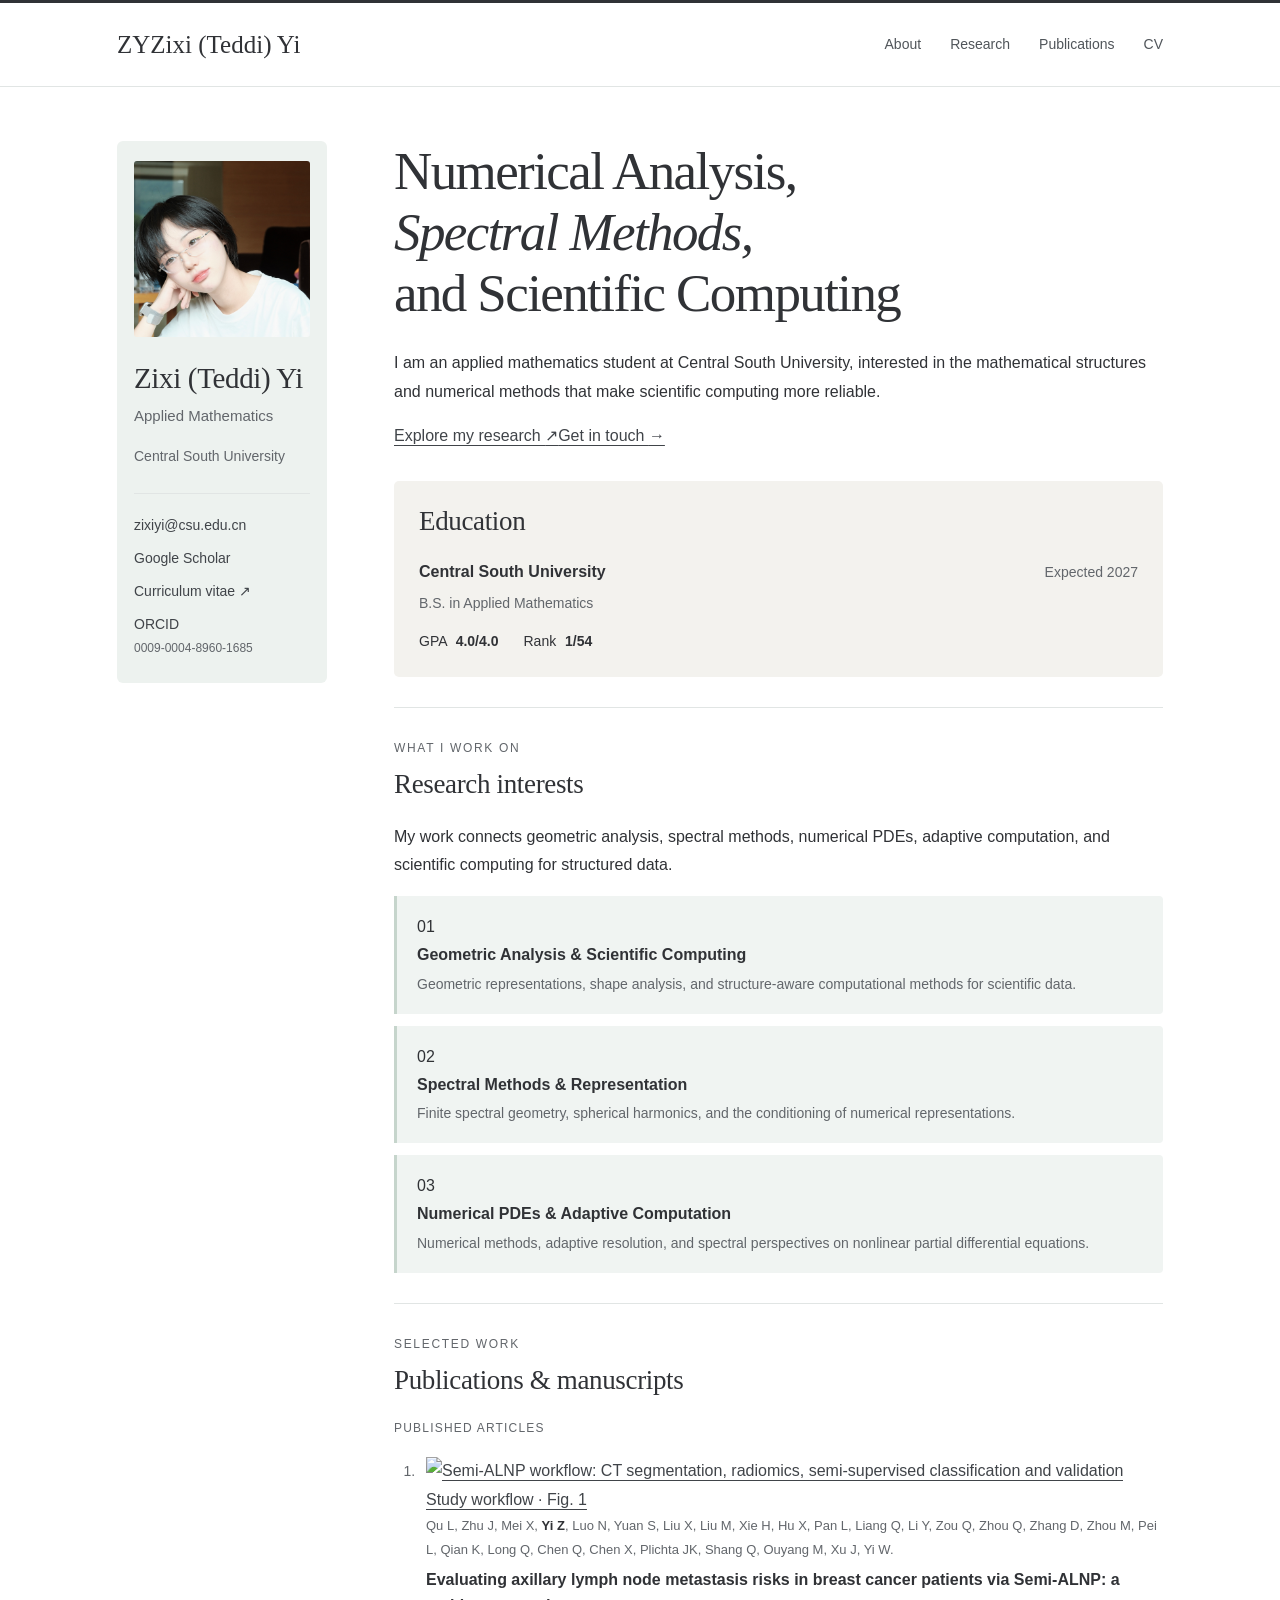
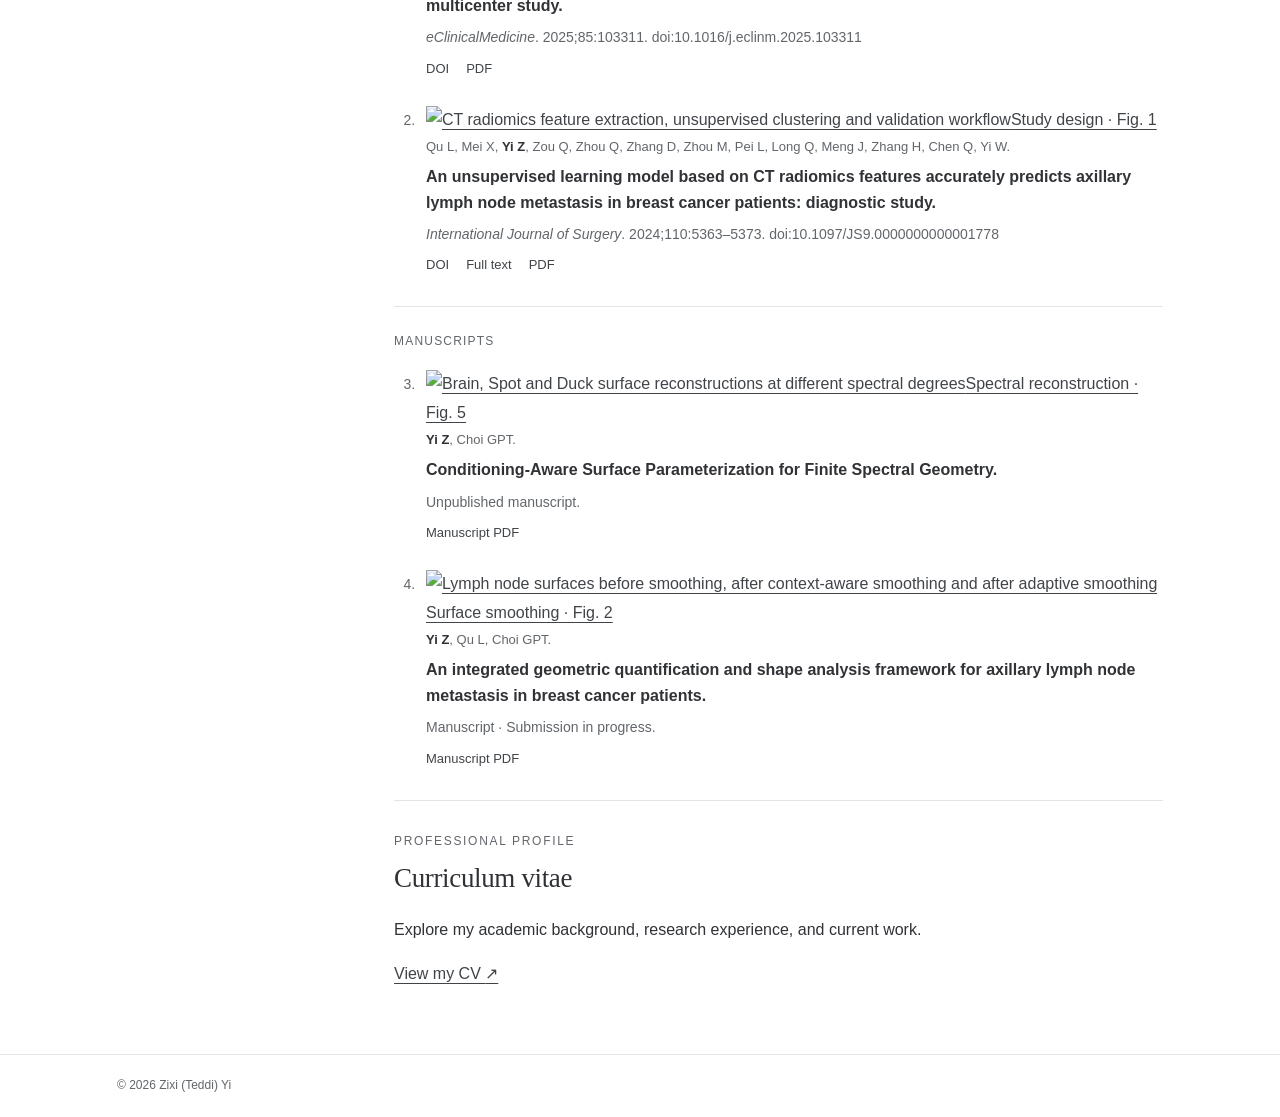
==== index.html @ cc610206 "Add files via upload" ====
<!doctype html>
<html lang="en">
<head>
<meta charset="utf-8">
<meta name="viewport" content="width=device-width, initial-scale=1">
<title>Zixi (Teddi) Yi | Applied Mathematics</title>
<meta name="description" content="Zixi (Teddi) Yi, applied mathematics student at Central South University. Computational geometry, numerical analysis, and scientific computing.">
<link rel="stylesheet" href="style.css">
<link rel="icon" href="data:image/svg+xml,%3Csvg xmlns='http://www.w3.org/2000/svg' viewBox='0 0 64 64'%3E%3Crect width='64' height='64' rx='8' fill='%232b3035'/%3E%3Ctext x='32' y='44' text-anchor='middle' font-size='38' font-family='Georgia' fill='white'%3Ey%3C/text%3E%3C/svg%3E">
</head>
<body>
<a class="skip" href="#home">Skip to content</a>
<header><div class="wrap header-inner"><a class="brand" href="#home"><span class="brand-mark">ZY</span><span>Zixi (Teddi) Yi</span></a><nav aria-label="Main navigation"><a href="#home">About</a><a href="#research">Research</a><a href="#publications">Publications</a><a href="files/zixi-yi-academic-cv.pdf" target="_blank" rel="noopener">CV</a></nav></div></header>
<div class="wrap layout">
<!-- 个人信息：更换照片时，替换 assets/zixi-yi.jpg。 -->
<aside class="profile" aria-label="Profile and contact">
<img class="portrait" src="assets/zixi-yi.jpg" alt="Portrait of Zixi (Teddi) Yi" width="1169" height="1539">
<h2>Zixi (Teddi) Yi</h2><p class="discipline">Applied Mathematics</p>
<p class="affiliation">Central South University</p>
<div class="contact">
<a href="mailto:zixiyi@csu.edu.cn">zixiyi@csu.edu.cn</a>
<a href="https://scholar.google.com/citations?user=3E3rNmcAAAAJ&amp;hl=en">Google Scholar</a>
<a class="cv-side-link" href="files/zixi-yi-academic-cv.pdf" target="_blank" rel="noopener">Curriculum vitae <span aria-hidden="true">↗</span></a>
<a href="https://orcid.org/0009-0004-8960-1685">ORCID <span class="orcid-id">0009-0004-8960-1685</span></a>
</div></aside>
<main>
<!-- 简介：保留 section id，顶部导航依靠它定位。 -->
<section id="home" class="about">
<h1>Numerical Analysis,<br><em>Spectral Methods,</em><br>and Scientific Computing</h1>
<p class="hero-lede">I am an applied mathematics student at Central South University, interested in the mathematical structures and numerical methods that make scientific computing more reliable.</p>
<div class="hero-actions"><a class="button button-primary" href="#research">Explore my research <span aria-hidden="true">↗</span></a><a class="text-link" href="mailto:zixiyi@csu.edu.cn">Get in touch <span aria-hidden="true">→</span></a></div>
</section>
<section id="education">
<h2>Education</h2>
<div class="education-heading"><h3>Central South University</h3><span>Expected 2027</span></div>
<p class="education-detail">B.S. in Applied Mathematics</p>
<p class="academic-standing"><span>GPA <strong>4.0/4.0</strong></span><span>Rank <strong>1/54</strong></span></p>
</section>
<section id="research">
<div class="section-intro"><p class="eyebrow">What I work on</p><h2>Research interests</h2><p>My work connects geometric analysis, spectral methods, numerical PDEs, adaptive computation, and scientific computing for structured data.</p></div>
<div class="interest-grid"><div class="interest"><span class="interest-index">01</span><h3>Geometric Analysis &amp; Scientific Computing</h3><p>Geometric representations, shape analysis, and structure-aware computational methods for scientific data.</p></div>
<div class="interest"><span class="interest-index">02</span><h3>Spectral Methods &amp; Representation</h3><p>Finite spectral geometry, spherical harmonics, and the conditioning of numerical representations.</p></div>
<div class="interest"><span class="interest-index">03</span><h3>Numerical PDEs &amp; Adaptive Computation</h3><p>Numerical methods, adaptive resolution, and spectral perspectives on nonlinear partial differential equations.</p></div></div>
</section>
<!-- 编号引用：完整作者顺序、出版年份、卷号、页码/文章号及 DOI。 -->
<section id="publications">
<div class="section-intro publications-intro"><p class="eyebrow">Selected work</p><h2>Publications &amp; manuscripts</h2></div>
<h3 class="group-heading">Published articles</h3>
<ol class="publications">
<li><article>
<a class="paper-thumbnail" href="files/qu-2025-semi-alnp.pdf#page=4" target="_blank" rel="noopener"><img src="assets/publications/semi-alnp.png" alt="Semi-ALNP workflow: CT segmentation, radiomics, semi-supervised classification and validation" loading="lazy"><span>Study workflow · Fig. 1</span></a>
<p class="authors">Qu L, Zhu J, Mei X, <strong>Yi Z</strong>, Luo N, Yuan S, Liu X, Liu M, Xie H, Hu X, Pan L, Liang Q, Li Y, Zou Q, Zhou Q, Zhang D, Zhou M, Pei L, Qian K, Long Q, Chen Q, Chen X, Plichta JK, Shang Q, Ouyang M, Xu J, Yi W.</p>
<h4>Evaluating axillary lymph node metastasis risks in breast cancer patients via Semi-ALNP: a multicenter study.</h4>
<p class="citation"><cite>eClinicalMedicine</cite>. 2025;85:103311. <span class="doi">doi:10.1016/j.eclinm.2025.103311</span></p>
<div class="paper-links"><a href="https://doi.org/10.1016/j.eclinm.2025.103311">DOI</a><a href="files/qu-2025-semi-alnp.pdf">PDF</a></div>
</article></li>
<li><article>
<a class="paper-thumbnail" href="files/qu-2024-unsupervised.pdf#page=3" target="_blank" rel="noopener"><img src="assets/publications/unsupervised.png" alt="CT radiomics feature extraction, unsupervised clustering and validation workflow" loading="lazy"><span>Study design · Fig. 1</span></a>
<p class="authors">Qu L, Mei X, <strong>Yi Z</strong>, Zou Q, Zhou Q, Zhang D, Zhou M, Pei L, Long Q, Meng J, Zhang H, Chen Q, Yi W.</p>
<h4>An unsupervised learning model based on CT radiomics features accurately predicts axillary lymph node metastasis in breast cancer patients: diagnostic study.</h4>
<p class="citation"><cite>International Journal of Surgery</cite>. 2024;110:5363–5373. <span class="doi">doi:10.1097/JS9.0000000000001778</span></p>
<div class="paper-links"><a href="https://doi.org/10.1097/JS9.0000000000001778">DOI</a><a href="https://pmc.ncbi.nlm.nih.gov/articles/PMC11392119/">Full text</a><a href="files/qu-2024-unsupervised.pdf">PDF</a></div>
</article></li>
</ol>
<!-- 状态来自本人说明：不推断投稿期刊、接受状态或稿件年份。 -->
<h3 class="group-heading manuscript-heading">Manuscripts</h3>
<ol class="publications" start="3">
<li><article>
<a class="paper-thumbnail" href="files/yi-conditioning-aware.pdf#page=34" target="_blank" rel="noopener"><img src="assets/publications/spectral-geometry.png" alt="Brain, Spot and Duck surface reconstructions at different spectral degrees" loading="lazy"><span>Spectral reconstruction · Fig. 5</span></a>
<p class="authors"><strong>Yi Z</strong>, Choi GPT.</p>
<h4>Conditioning-Aware Surface Parameterization for Finite Spectral Geometry.</h4>
<p class="status">Unpublished manuscript.</p>
<div class="paper-links"><a href="files/yi-conditioning-aware.pdf">Manuscript PDF</a></div>
</article></li>
<li><article>
<a class="paper-thumbnail" href="files/yi-lymph-node-analysis.pdf#page=5" target="_blank" rel="noopener"><img src="assets/publications/surface-smoothing.png" alt="Lymph node surfaces before smoothing, after context-aware smoothing and after adaptive smoothing" loading="lazy"><span>Surface smoothing · Fig. 2</span></a>
<p class="authors"><strong>Yi Z</strong>, Qu L, Choi GPT.</p>
<h4>An integrated geometric quantification and shape analysis framework for axillary lymph node metastasis in breast cancer patients.</h4>
<p class="status">Manuscript · Submission in progress.</p>
<div class="paper-links"><a href="files/yi-lymph-node-analysis.pdf">Manuscript PDF</a></div>
</article></li>
</ol>
</section>
<!-- 提供真实 CV 后，用指向 files/cv.pdf 的链接替换提示。 -->
<section id="cv" class="cv-section"><div class="cv-copy"><p class="eyebrow">Professional profile</p><h2>Curriculum vitae</h2><p>Explore my academic background, research experience, and current work.</p></div><a class="button button-secondary" href="files/zixi-yi-academic-cv.pdf" target="_blank" rel="noopener">View my CV <span aria-hidden="true">↗</span></a></section>
</main></div>
<footer><div class="wrap">© 2026 Zixi (Teddi) Yi</div></footer>
</body>
</html>
---- style.css ----
/* 外观统一在这里修改；个人信息和论文内容位于 index.html。 */
:root { --ink:#303236; --muted:#62666b; --link:#404449; --line:#e1e5e4; --navy:#303236; --teal:#62666b; }
* { box-sizing:border-box; }
html { scroll-behavior:smooth; scroll-padding-top:30px; }
body { margin:0; background:#fff; color:var(--ink); font:16px/1.8 -apple-system,BlinkMacSystemFont,"Segoe UI",Arial,sans-serif; }
a { color:var(--link); text-underline-offset:4px; }
a:hover { text-decoration:underline; }
a:focus-visible { outline:2px solid var(--link); outline-offset:4px; }
.skip { position:absolute; top:-100px; left:15px; background:#fff; padding:10px; z-index:5; }
.skip:focus { top:10px; }
.wrap { max-width:1130px; margin:auto; padding:0 42px; }
header { border-top:3px solid var(--navy); border-bottom:1px solid var(--line); }
.header-inner { min-height:83px; display:flex; align-items:center; justify-content:space-between; gap:24px; }
.brand { font:25px Georgia,serif; text-decoration:none; color:var(--navy); }
nav { display:flex; gap:29px; flex-wrap:wrap; }
nav a { color:#50555a; font-size:14px; text-decoration:none; padding:9px 0; }
.layout { display:grid; grid-template-columns:210px minmax(0,1fr); gap:67px; padding-top:54px; padding-bottom:65px; }
.profile { align-self:start; background:#edf2ef; padding:20px 17px; border-radius:6px; }
.portrait { display:block; width:100%; height:auto; aspect-ratio:1; object-fit:cover; border-radius:3px; }
.profile h2 { font:29px/1.3 Georgia,serif; margin:23px 0 4px; }
.discipline { font-size:15px; margin:0 0 15px; color:var(--teal); }
.affiliation { font-size:14px; line-height:1.8; color:var(--muted); margin:0; }
.contact { border-top:1px solid var(--line); margin-top:24px; padding-top:15px; }
.contact a { display:block; font-size:14px; padding:4px 0; text-decoration:none; overflow-wrap:anywhere; }
.contact a:hover { text-decoration:underline; }
.orcid-id { display:block; color:var(--muted); font-size:12px; }
main { min-width:0; }
section { padding:30px 0; border-top:1px solid var(--line); }
section:first-child { padding-top:0; border-top:0; }
section:last-child { padding-bottom:0; }
.eyebrow { color:var(--teal); text-transform:uppercase; letter-spacing:.14em; font-size:12px; margin:0 0 8px; }
h1 { font:normal 53px/1.15 Georgia,"Times New Roman",serif; letter-spacing:-1.6px; margin:0 0 25px; }
h2 { font:normal 27px/1.3 Georgia,"Times New Roman",serif; margin:0 0 20px; letter-spacing:-.35px; }
h3 { font-size:16px; font-weight:600; line-height:1.6; margin:0; }
p { margin:0 0 16px; }
.about p:last-child { margin-bottom:0; }
.education-heading { display:flex; justify-content:space-between; align-items:baseline; gap:20px; }
.education-heading span { white-space:nowrap; color:var(--muted); font-size:14px; }
.education-detail { color:var(--muted); font-size:14px; margin:6px 0 12px; }
#education { background:#f3f2ee; border-top:0; border-radius:5px; padding:23px 25px; margin-bottom:30px; }
.academic-standing { display:flex; gap:25px; font-size:14px; margin:0; }
.academic-standing strong { font-weight:600; margin-left:5px; color:var(--navy); }
.interest { margin-bottom:12px; padding:17px 20px; background:#f0f4f2; border-left:3px solid #c6d5cc; border-radius:0 4px 4px 0; }
.interest:last-child { margin-bottom:0; }
.interest h3 { color:var(--navy); }
h1,h2 { color:var(--navy); }
nav a:hover { color:var(--link); }
.interest p { font-size:14px; color:var(--muted); margin:4px 0 0; line-height:1.8; }
.group-heading { font-size:12px; font-weight:500; text-transform:uppercase; letter-spacing:.1em; color:var(--muted); margin:0 0 19px; }
.manuscript-heading { margin-top:29px; padding-top:25px; border-top:1px solid var(--line); }
.publications { margin:0; padding-left:25px; }
.publications li { padding-left:7px; margin-bottom:26px; }
.publications li:last-child { margin-bottom:0; }
.publications li::marker { color:var(--muted); font-size:14px; }
.authors { font-size:13px; line-height:1.8; color:var(--muted); margin:0 0 6px; }
.authors strong { color:var(--ink); font-weight:600; }
h4 { font-size:16px; line-height:1.6; font-weight:600; margin:0 0 7px; }
.citation,.status { font-size:14px; color:var(--muted); margin:0; line-height:1.8; }
.doi { overflow-wrap:anywhere; }
.paper-links { display:flex; flex-wrap:wrap; gap:17px; margin-top:6px; }
.paper-links a { font-size:13px; text-decoration:none; }
.paper-links a:hover { text-decoration:underline; }
.muted { color:var(--muted); font-size:14px; margin:0; }
footer { border-top:1px solid var(--line); color:var(--muted); font-size:12px; padding:20px 0; }
@media(max-width:850px) { .wrap { padding:0 28px; } .layout { grid-template-columns:175px minmax(0,1fr); gap:35px; padding-top:35px; } .education-heading { flex-direction:column; gap:2px; } }
@media(max-width:600px) {
 .wrap { padding-left:23px; padding-right:23px; }
 .header-inner { min-height:108px; flex-direction:column; align-items:flex-start; justify-content:center; gap:7px; }
 nav { gap:25px; }
 .layout { display:block; padding-top:28px; padding-bottom:40px; }
 .profile { display:grid; grid-template-columns:95px minmax(0,1fr); gap:0 15px; margin-bottom:32px; padding:18px 15px; border-bottom:0; }
 .portrait { grid-row:1/4; }
 .profile h2 { margin:0 0 3px; font-size:27px; }
 .discipline { margin-bottom:7px; font-size:14px; }
 .affiliation { font-size:12px; line-height:1.65; }
 .contact { grid-column:1/-1; display:flex; flex-wrap:wrap; gap:7px 19px; margin-top:16px; padding-top:12px; }
 .contact a { font-size:13px; }
 .orcid-id { display:none; }
 h1 { font-size:43px; }
 section { padding:27px 0; }
 .education-heading { gap:3px; }
 #education { padding:21px 19px; margin-bottom:27px; }
 .publications { padding-left:19px; }
 .publications li { padding-left:4px; }
}
@media(prefers-reduced-motion:reduce) { html { scroll-behavior:auto; } }
@media print { header,.profile,footer,.skip { display:none; } .layout { display:block; padding:0; } .wrap { max-width:none; padding:0; } section,article { break-inside:avoid; } }
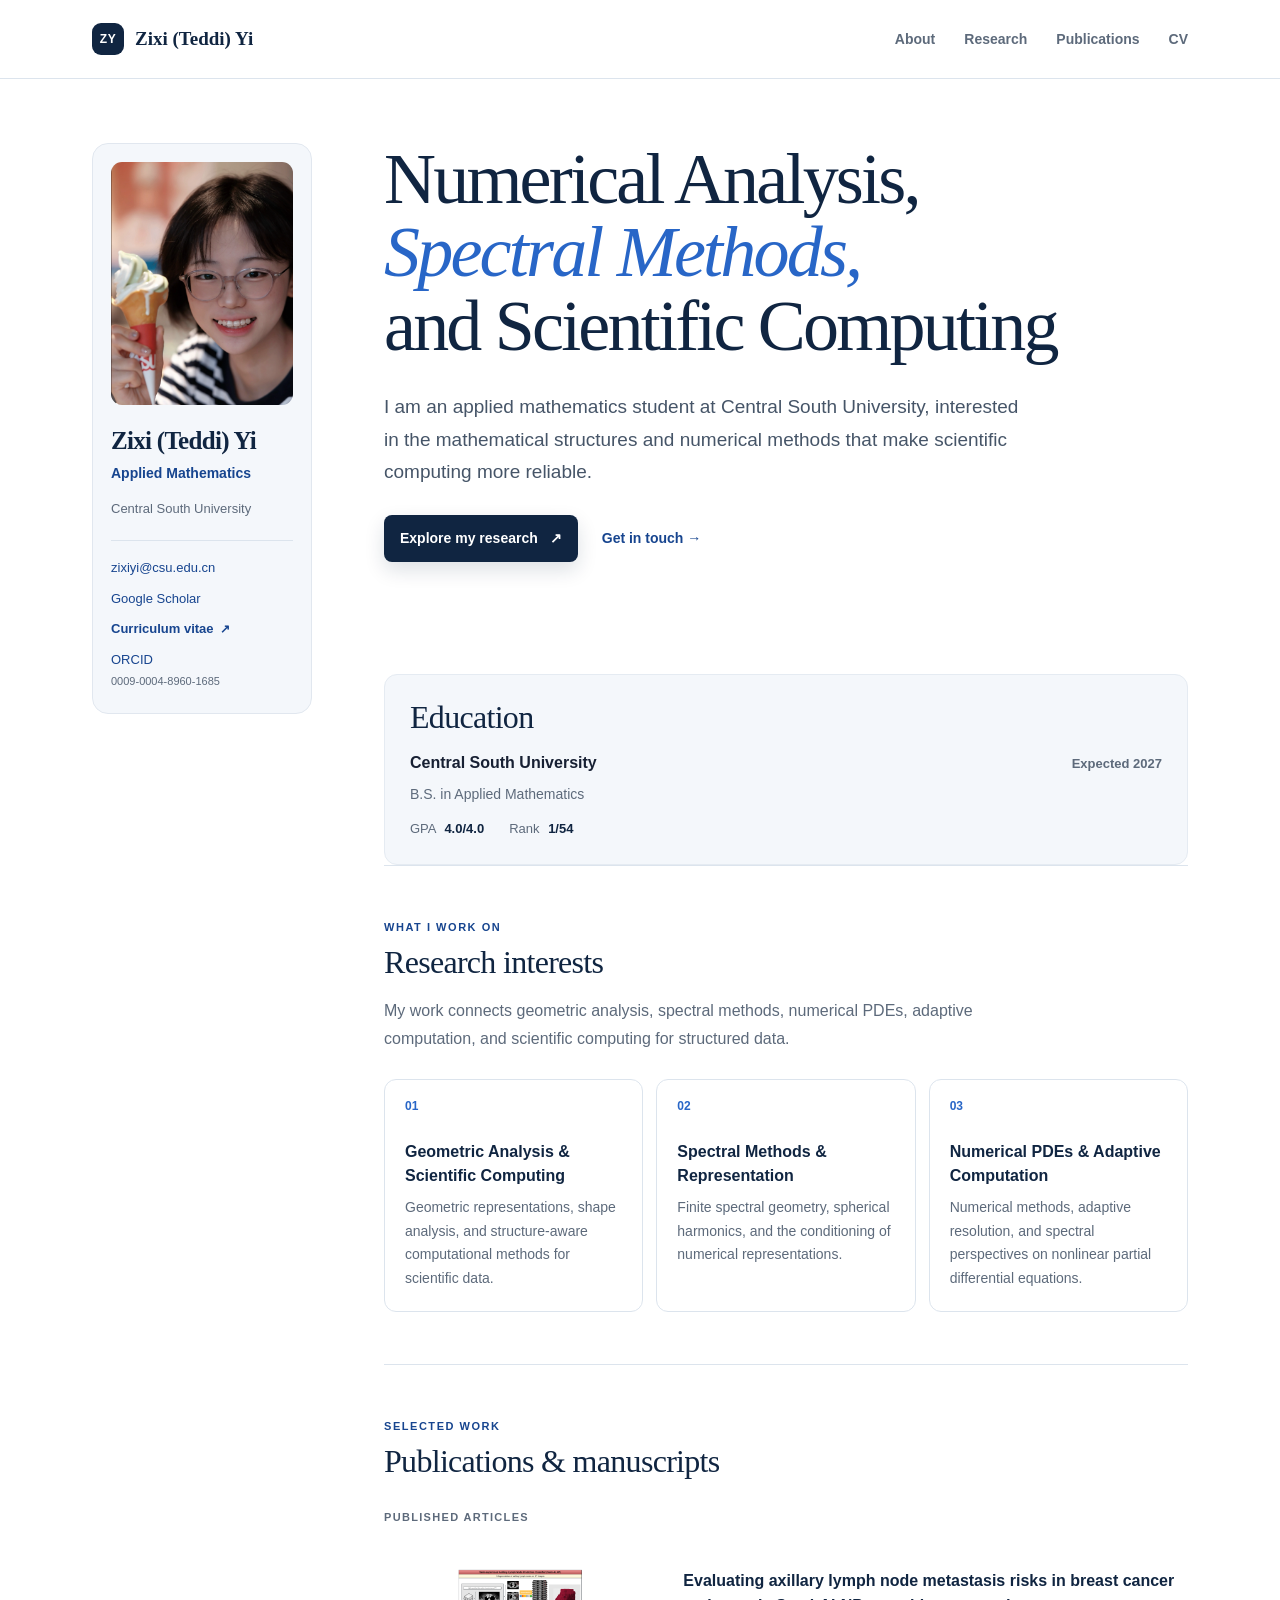
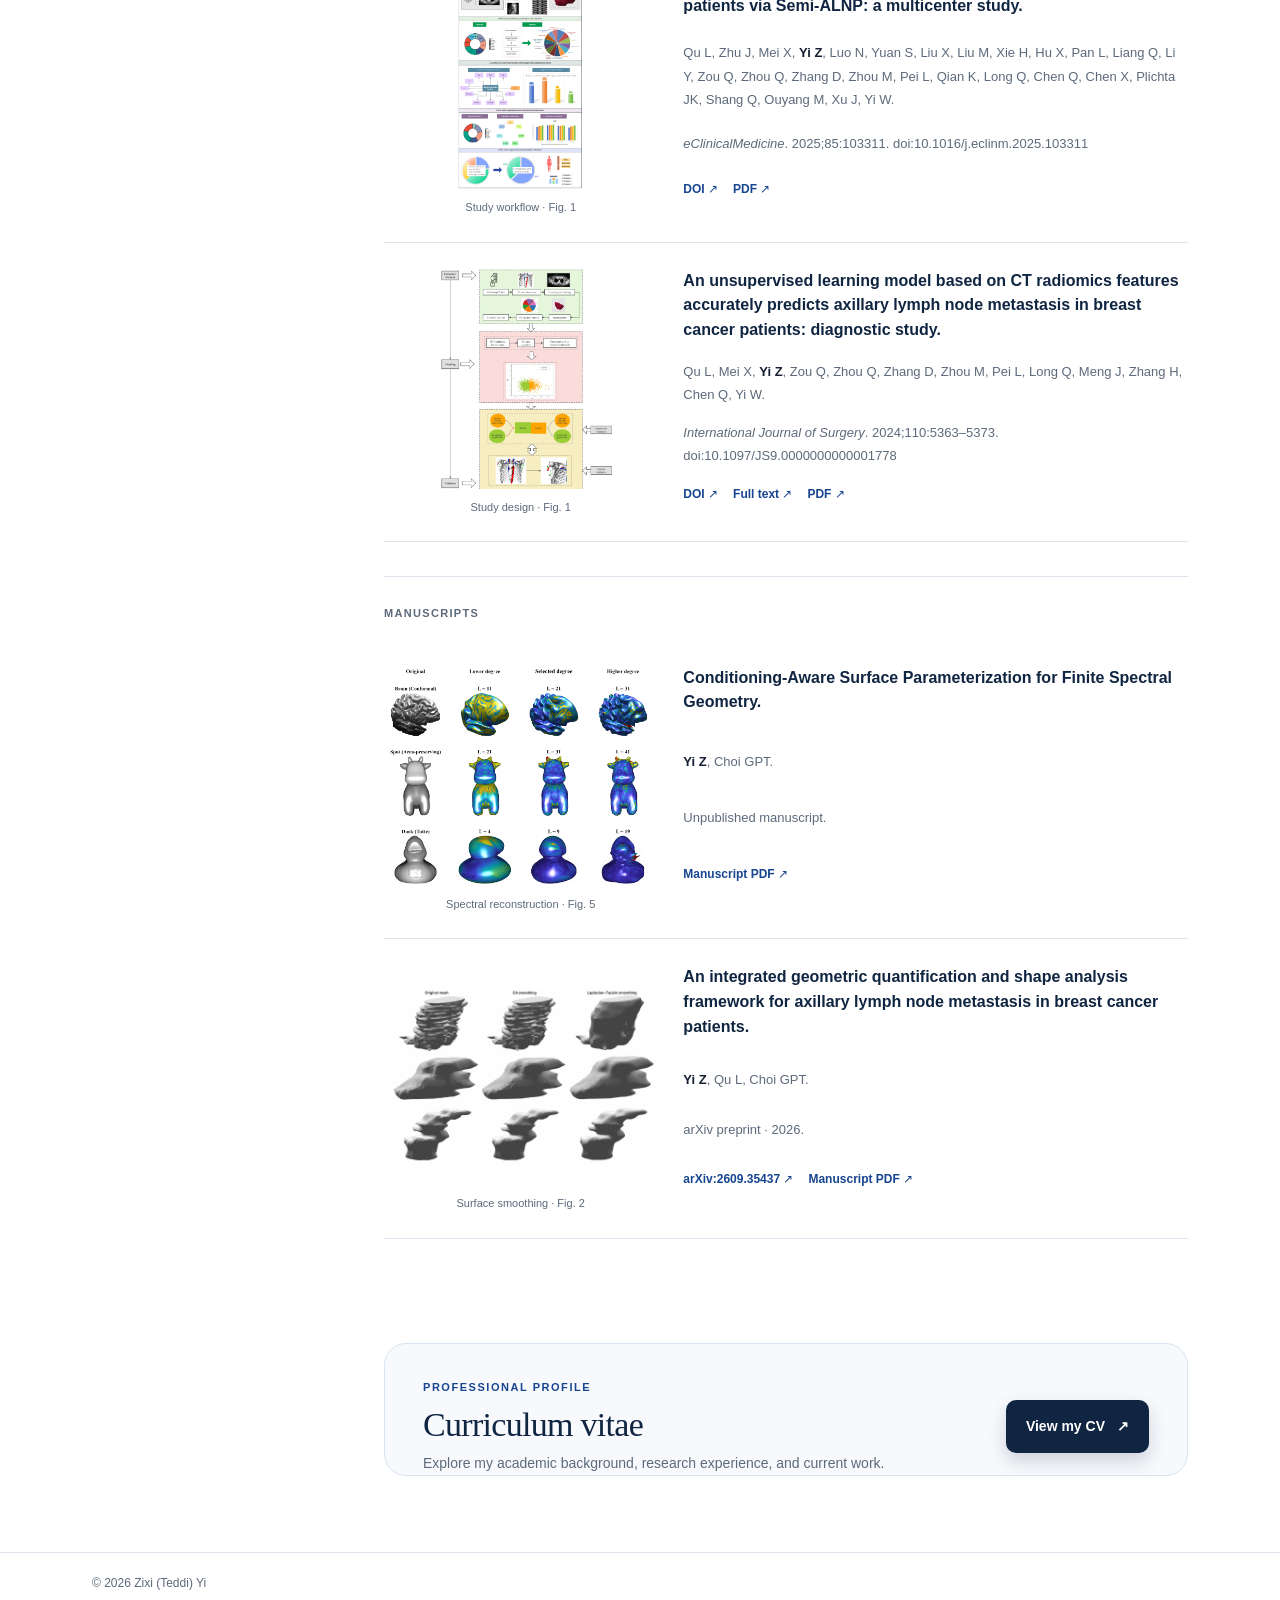
==== commit 95024ba5: "Add files via upload" ====
--- a/index.html
+++ b/index.html
@@ -5,7 +5,7 @@
 <meta name="viewport" content="width=device-width, initial-scale=1">
 <title>Zixi (Teddi) Yi | Applied Mathematics</title>
 <meta name="description" content="Zixi (Teddi) Yi, applied mathematics student at Central South University. Computational geometry, numerical analysis, and scientific computing.">
-<link rel="stylesheet" href="style.css">
+<link rel="stylesheet" href="style.css?v=20260929">
 <link rel="icon" href="data:image/svg+xml,%3Csvg xmlns='http://www.w3.org/2000/svg' viewBox='0 0 64 64'%3E%3Crect width='64' height='64' rx='8' fill='%232b3035'/%3E%3Ctext x='32' y='44' text-anchor='middle' font-size='38' font-family='Georgia' fill='white'%3Ey%3C/text%3E%3C/svg%3E">
 </head>
 <body>
@@ -76,8 +76,8 @@
 <a class="paper-thumbnail" href="files/yi-lymph-node-analysis.pdf#page=5" target="_blank" rel="noopener"><img src="assets/publications/surface-smoothing.png" alt="Lymph node surfaces before smoothing, after context-aware smoothing and after adaptive smoothing" loading="lazy"><span>Surface smoothing · Fig. 2</span></a>
 <p class="authors"><strong>Yi Z</strong>, Qu L, Choi GPT.</p>
 <h4>An integrated geometric quantification and shape analysis framework for axillary lymph node metastasis in breast cancer patients.</h4>
-<p class="status">Manuscript · Submission in progress.</p>
-<div class="paper-links"><a href="files/yi-lymph-node-analysis.pdf">Manuscript PDF</a></div>
+<p class="status">arXiv preprint · 2026.</p>
+<div class="paper-links"><a href="https://arxiv.org/abs/2609.35437" target="_blank" rel="noopener">arXiv:2609.35437</a><a href="files/yi-lymph-node-analysis.pdf">Manuscript PDF</a></div>
 </article></li>
 </ol>
 </section>
--- a/style.css
+++ b/style.css
@@ -1,87 +1,171 @@
-/* 外观统一在这里修改；个人信息和论文内容位于 index.html。 */
-:root { --ink:#303236; --muted:#62666b; --link:#404449; --line:#e1e5e4; --navy:#303236; --teal:#62666b; }
+:root {
+  --ink:#172033; --navy:#102541; --muted:#5d6a7b; --line:#dce4ed;
+  --blue:#2866c7; --blue-dark:#17458f; --wash:#f4f7fb; --mint:#eaf5f2;
+}
 * { box-sizing:border-box; }
-html { scroll-behavior:smooth; scroll-padding-top:30px; }
-body { margin:0; background:#fff; color:var(--ink); font:16px/1.8 -apple-system,BlinkMacSystemFont,"Segoe UI",Arial,sans-serif; }
-a { color:var(--link); text-underline-offset:4px; }
-a:hover { text-decoration:underline; }
-a:focus-visible { outline:2px solid var(--link); outline-offset:4px; }
+html { scroll-behavior:smooth; scroll-padding-top:100px; }
+body { margin:0; background:#fff; color:var(--ink); font:16px/1.75 -apple-system,BlinkMacSystemFont,"Segoe UI",Arial,sans-serif; }
+a { color:var(--blue-dark); text-underline-offset:4px; }
+a:hover { color:var(--blue); }
+a:focus-visible { outline:3px solid #8bb8ff; outline-offset:4px; }
 .skip { position:absolute; top:-100px; left:15px; background:#fff; padding:10px; z-index:5; }
 .skip:focus { top:10px; }
-.wrap { max-width:1130px; margin:auto; padding:0 42px; }
-header { border-top:3px solid var(--navy); border-bottom:1px solid var(--line); }
-.header-inner { min-height:83px; display:flex; align-items:center; justify-content:space-between; gap:24px; }
-.brand { font:25px Georgia,serif; text-decoration:none; color:var(--navy); }
+.wrap { max-width:1180px; margin:auto; padding:0 42px; }
+header { position:sticky; top:0; z-index:4; background:rgba(255,255,255,.94); backdrop-filter:blur(12px); border-bottom:1px solid var(--line); }
+.header-inner { min-height:78px; display:flex; align-items:center; justify-content:space-between; gap:24px; }
+.brand { display:flex; align-items:center; gap:11px; font:600 19px/1.2 Georgia,serif; text-decoration:none; color:var(--navy); }
+.brand-mark { display:grid; place-items:center; width:32px; height:32px; border-radius:9px; background:var(--navy); color:#fff; font:700 12px/1 -apple-system,BlinkMacSystemFont,"Segoe UI",sans-serif; letter-spacing:.04em; }
 nav { display:flex; gap:29px; flex-wrap:wrap; }
-nav a { color:#50555a; font-size:14px; text-decoration:none; padding:9px 0; }
-.layout { display:grid; grid-template-columns:210px minmax(0,1fr); gap:67px; padding-top:54px; padding-bottom:65px; }
-.profile { align-self:start; background:#edf2ef; padding:20px 17px; border-radius:6px; }
-.portrait { display:block; width:100%; height:auto; aspect-ratio:1; object-fit:cover; border-radius:3px; }
-.profile h2 { font:29px/1.3 Georgia,serif; margin:23px 0 4px; }
-.discipline { font-size:15px; margin:0 0 15px; color:var(--teal); }
-.affiliation { font-size:14px; line-height:1.8; color:var(--muted); margin:0; }
-.contact { border-top:1px solid var(--line); margin-top:24px; padding-top:15px; }
-.contact a { display:block; font-size:14px; padding:4px 0; text-decoration:none; overflow-wrap:anywhere; }
-.contact a:hover { text-decoration:underline; }
-.orcid-id { display:block; color:var(--muted); font-size:12px; }
+nav a { color:var(--muted); font-size:14px; font-weight:600; text-decoration:none; padding:9px 0; }
+nav a:hover { color:var(--navy); }
+.layout { display:grid; grid-template-columns:220px minmax(0,1fr); gap:72px; padding-top:64px; padding-bottom:76px; }
+.profile { align-self:start; position:sticky; top:112px; background:var(--wash); padding:18px; border:1px solid #e5ebf2; border-radius:16px; }
+.portrait { display:block; width:100%; height:auto; aspect-ratio:3/4; object-fit:cover; object-position:center; border-radius:11px; filter:saturate(.9); }
+.profile h2 { font:600 25px/1.3 Georgia,serif; margin:20px 0 4px; color:var(--navy); }
+.discipline { font-size:14px; margin:0 0 12px; color:var(--blue-dark); font-weight:600; }
+.affiliation { font-size:13px; line-height:1.7; color:var(--muted); margin:0; }
+.contact { border-top:1px solid var(--line); margin-top:20px; padding-top:12px; }
+.contact a { display:block; font-size:13px; padding:4px 0; text-decoration:none; overflow-wrap:anywhere; }
+.cv-side-link { font-weight:700; }
+.cv-side-link span { font-size:12px; margin-left:3px; }
+.orcid-id { display:block; color:var(--muted); font-size:11px; }
 main { min-width:0; }
-section { padding:30px 0; border-top:1px solid var(--line); }
+section { padding:52px 0; border-top:1px solid var(--line); }
 section:first-child { padding-top:0; border-top:0; }
 section:last-child { padding-bottom:0; }
-.eyebrow { color:var(--teal); text-transform:uppercase; letter-spacing:.14em; font-size:12px; margin:0 0 8px; }
-h1 { font:normal 53px/1.15 Georgia,"Times New Roman",serif; letter-spacing:-1.6px; margin:0 0 25px; }
-h2 { font:normal 27px/1.3 Georgia,"Times New Roman",serif; margin:0 0 20px; letter-spacing:-.35px; }
-h3 { font-size:16px; font-weight:600; line-height:1.6; margin:0; }
+.about { padding:12px 0 70px; }
+.hero-kicker,.eyebrow { color:var(--blue-dark); text-transform:uppercase; letter-spacing:.14em; font-size:11px; font-weight:700; }
+.hero-kicker { display:flex; align-items:center; gap:9px; margin-bottom:21px; }
+.status-dot { width:7px; height:7px; border-radius:50%; background:#36a47b; box-shadow:0 0 0 4px #e1f3ec; }
+h1 { font:400 clamp(43px,6vw,72px)/1.02 Georgia,"Times New Roman",serif; letter-spacing:-2.8px; margin:0 0 28px; color:var(--navy); }
+h1 em { color:var(--blue); font-style:italic; }
+.hero-lede { max-width:650px; font-size:19px; line-height:1.7; color:#465568; margin:0 0 27px; }
+.hero-actions { display:flex; align-items:center; gap:24px; margin-bottom:42px; }
+.button { display:inline-flex; align-items:center; gap:12px; border-radius:8px; padding:11px 16px; font-size:14px; font-weight:700; text-decoration:none; transition:transform .2s ease,box-shadow .2s ease,background .2s ease; }
+.button:hover { transform:translateY(-2px); text-decoration:none; }
+.button-primary { background:var(--navy); color:#fff; box-shadow:0 8px 20px rgba(16,37,65,.14); }
+.button-primary:hover { background:var(--blue-dark); color:#fff; box-shadow:0 10px 24px rgba(16,37,65,.2); }
+.button-secondary { border:1px solid #b8c7d9; color:var(--navy); background:#fff; }
+.button-secondary:hover { border-color:var(--blue); color:var(--blue-dark); }
+.text-link { font-size:14px; font-weight:700; text-decoration:none; }
+.focus-row { display:flex; flex-wrap:wrap; gap:8px; }
+.focus-row span { background:var(--mint); color:#2b6259; border:1px solid #d5ebe5; padding:6px 11px; border-radius:999px; font-size:12px; font-weight:600; }
+.eyebrow { margin:0 0 6px; }
+h2 { font:400 32px/1.2 Georgia,"Times New Roman",serif; margin:0 0 15px; letter-spacing:-.7px; color:var(--navy); }
+h3 { font-size:16px; font-weight:700; line-height:1.5; margin:0; }
 p { margin:0 0 16px; }
-.about p:last-child { margin-bottom:0; }
+.section-intro { max-width:690px; margin-bottom:26px; }
+.section-intro > p:last-child { color:var(--muted); max-width:620px; }
 .education-heading { display:flex; justify-content:space-between; align-items:baseline; gap:20px; }
-.education-heading span { white-space:nowrap; color:var(--muted); font-size:14px; }
+.education-heading span { white-space:nowrap; color:var(--muted); font-size:13px; font-weight:600; }
 .education-detail { color:var(--muted); font-size:14px; margin:6px 0 12px; }
-#education { background:#f3f2ee; border-top:0; border-radius:5px; padding:23px 25px; margin-bottom:30px; }
-.academic-standing { display:flex; gap:25px; font-size:14px; margin:0; }
-.academic-standing strong { font-weight:600; margin-left:5px; color:var(--navy); }
-.interest { margin-bottom:12px; padding:17px 20px; background:#f0f4f2; border-left:3px solid #c6d5cc; border-radius:0 4px 4px 0; }
-.interest:last-child { margin-bottom:0; }
+#education { background:var(--wash); border:1px solid #e5ebf2; border-radius:13px; padding:23px 25px; margin-bottom:0; }
+.academic-standing { display:flex; gap:25px; font-size:13px; margin:0; color:var(--muted); }
+.academic-standing strong { font-weight:700; margin-left:5px; color:var(--navy); }
+.interest-grid { display:grid; grid-template-columns:repeat(3,1fr); gap:13px; }
+.interest { min-height:185px; padding:20px; background:#fff; border:1px solid var(--line); border-radius:12px; transition:transform .2s ease, box-shadow .2s ease; }
+.interest:hover { transform:translateY(-3px); box-shadow:0 12px 25px rgba(16,37,65,.08); }
+.interest-index { display:block; color:var(--blue); font:600 12px/1 -apple-system,BlinkMacSystemFont,"Segoe UI",sans-serif; margin-bottom:28px; }
 .interest h3 { color:var(--navy); }
-h1,h2 { color:var(--navy); }
-nav a:hover { color:var(--link); }
-.interest p { font-size:14px; color:var(--muted); margin:4px 0 0; line-height:1.8; }
-.group-heading { font-size:12px; font-weight:500; text-transform:uppercase; letter-spacing:.1em; color:var(--muted); margin:0 0 19px; }
-.manuscript-heading { margin-top:29px; padding-top:25px; border-top:1px solid var(--line); }
-.publications { margin:0; padding-left:25px; }
-.publications li { padding-left:7px; margin-bottom:26px; }
+.interest p { font-size:14px; color:var(--muted); margin:8px 0 0; line-height:1.7; }
+.group-heading { font-size:11px; font-weight:700; text-transform:uppercase; letter-spacing:.12em; color:var(--muted); margin:28px 0 18px; }
+.manuscript-heading { margin-top:34px; padding-top:28px; border-top:1px solid var(--line); }
+.publications { margin:0; padding-left:27px; }
+.publications li { padding-left:8px; margin-bottom:28px; }
 .publications li:last-child { margin-bottom:0; }
-.publications li::marker { color:var(--muted); font-size:14px; }
-.authors { font-size:13px; line-height:1.8; color:var(--muted); margin:0 0 6px; }
-.authors strong { color:var(--ink); font-weight:600; }
-h4 { font-size:16px; line-height:1.6; font-weight:600; margin:0 0 7px; }
-.citation,.status { font-size:14px; color:var(--muted); margin:0; line-height:1.8; }
+.publications li::marker { color:var(--blue); font-size:13px; font-weight:700; }
+.authors { font-size:13px; line-height:1.8; color:var(--muted); margin:0 0 5px; }
+.authors strong { color:var(--ink); font-weight:700; }
+h4 { font-size:16px; line-height:1.55; font-weight:700; margin:0 0 7px; color:var(--navy); }
+.citation,.status { font-size:13px; color:var(--muted); margin:0; line-height:1.8; }
 .doi { overflow-wrap:anywhere; }
-.paper-links { display:flex; flex-wrap:wrap; gap:17px; margin-top:6px; }
-.paper-links a { font-size:13px; text-decoration:none; }
-.paper-links a:hover { text-decoration:underline; }
-.muted { color:var(--muted); font-size:14px; margin:0; }
+.paper-links { display:flex; flex-wrap:wrap; gap:15px; margin-top:7px; }
+.paper-links a { font-size:12px; font-weight:700; text-decoration:none; }
+.paper-links a::after { content:" ↗"; font-weight:400; }
+.muted { color:var(--muted); font-size:15px; margin:0; }
+.cv-section { position:relative; display:flex; align-items:center; justify-content:space-between; gap:32px; overflow:hidden; background:linear-gradient(120deg,#f1f6ff 0%,#f8fbff 58%,#eef7f4 100%); color:var(--navy); border:1px solid #d8e4f1; border-radius:22px; padding:34px 38px; margin-top:52px; box-shadow:0 14px 30px rgba(16,37,65,.07); }
+.cv-section::after { content:""; position:absolute; width:180px; height:180px; right:-65px; top:-82px; border-radius:50%; background:rgba(40,102,199,.08); pointer-events:none; }
+.cv-copy { position:relative; z-index:1; }
+.cv-copy .eyebrow { margin-bottom:8px; }
+.cv-section h2 { color:var(--navy); margin:0 0 5px; font-size:34px; }
+.cv-copy > p:last-child { color:var(--muted); font-size:14px; margin:0; }
+.cv-section .button-secondary { position:relative; z-index:1; flex:none; border:0; border-radius:10px; padding:14px 20px; color:#fff; background:var(--navy); box-shadow:0 8px 18px rgba(16,37,65,.18); }
+.cv-section .button-secondary:hover { color:#fff; background:var(--blue-dark); border-color:transparent; }
 footer { border-top:1px solid var(--line); color:var(--muted); font-size:12px; padding:20px 0; }
-@media(max-width:850px) { .wrap { padding:0 28px; } .layout { grid-template-columns:175px minmax(0,1fr); gap:35px; padding-top:35px; } .education-heading { flex-direction:column; gap:2px; } }
-@media(max-width:600px) {
- .wrap { padding-left:23px; padding-right:23px; }
- .header-inner { min-height:108px; flex-direction:column; align-items:flex-start; justify-content:center; gap:7px; }
- nav { gap:25px; }
- .layout { display:block; padding-top:28px; padding-bottom:40px; }
- .profile { display:grid; grid-template-columns:95px minmax(0,1fr); gap:0 15px; margin-bottom:32px; padding:18px 15px; border-bottom:0; }
+@media(max-width:900px) { .wrap { padding:0 30px; } .layout { grid-template-columns:175px minmax(0,1fr); gap:38px; padding-top:45px; } .interest-grid { grid-template-columns:1fr; } .interest { min-height:0; } }
+@media(max-width:650px) {
+ .wrap { padding-left:20px; padding-right:20px; }
+ .header-inner { min-height:96px; flex-direction:column; align-items:flex-start; justify-content:center; gap:5px; }
+ nav { gap:20px; }
+ .layout { display:block; padding-top:27px; padding-bottom:48px; }
+ .profile { position:static; display:grid; grid-template-columns:88px minmax(0,1fr); gap:0 14px; margin-bottom:37px; padding:15px; }
  .portrait { grid-row:1/4; }
- .profile h2 { margin:0 0 3px; font-size:27px; }
- .discipline { margin-bottom:7px; font-size:14px; }
- .affiliation { font-size:12px; line-height:1.65; }
- .contact { grid-column:1/-1; display:flex; flex-wrap:wrap; gap:7px 19px; margin-top:16px; padding-top:12px; }
- .contact a { font-size:13px; }
+ .profile h2 { margin:0 0 3px; font-size:23px; }
+ .discipline { margin-bottom:5px; font-size:13px; }
+ .affiliation { font-size:12px; line-height:1.6; }
+ .contact { grid-column:1/-1; display:flex; flex-wrap:wrap; gap:5px 17px; margin-top:14px; padding-top:10px; }
+ .contact a { font-size:12px; }
  .orcid-id { display:none; }
- h1 { font-size:43px; }
- section { padding:27px 0; }
- .education-heading { gap:3px; }
- #education { padding:21px 19px; margin-bottom:27px; }
- .publications { padding-left:19px; }
+ .about { padding-bottom:50px; }
+ h1 { font-size:46px; letter-spacing:-1.9px; }
+ .hero-lede { font-size:17px; }
+ .hero-actions { align-items:flex-start; flex-direction:column; gap:15px; margin-bottom:30px; }
+ section { padding:40px 0; }
+ h2 { font-size:29px; }
+ .education-heading { flex-direction:column; gap:2px; }
+ .publications { padding-left:21px; }
  .publications li { padding-left:4px; }
+ .cv-section { align-items:flex-start; flex-direction:column; gap:18px; margin-top:40px; padding:26px 23px; }
+ .cv-section h2 { font-size:30px; }
 }
-@media(prefers-reduced-motion:reduce) { html { scroll-behavior:auto; } }
+@media(prefers-reduced-motion:reduce) { html { scroll-behavior:auto; } .button,.interest { transition:none; } }
 @media print { header,.profile,footer,.skip { display:none; } .layout { display:block; padding:0; } .wrap { max-width:none; padding:0; } section,article { break-inside:avoid; } }
+
+/* Restrained academic presentation */
+body { background:#fff; }
+header { box-shadow:none; }
+.brand-mark { background:var(--navy); box-shadow:none; }
+nav a { transition:color .2s ease; }
+nav a::after { display:none; }
+.layout::before, .about::after { display:none; }
+.profile { background:var(--wash); border-color:#e1e7ef; box-shadow:none; }
+.portrait { box-shadow:none; }
+h1 { max-width:850px; text-wrap:balance; }
+h1 em { color:var(--blue); background:none; }
+.button-primary { background:var(--navy); }
+.button-primary:hover { background:var(--blue-dark); }
+section:not(.about)::before { display:none; }
+#education { box-shadow:none; }
+.interest { position:relative; overflow:hidden; box-shadow:none; }
+.interest::after { display:none; }
+.interest:hover { box-shadow:0 8px 18px rgba(16,37,65,.06); }
+.publications li article { padding:18px 20px; border:1px solid #e8edf4; border-radius:8px; background:#fff; transition:border-color .2s ease; }
+.publications li article:hover { transform:none; box-shadow:none; border-color:#c5d1df; }
+.publications li { padding-left:8px; }
+.cv-section { background:#f7f9fc; box-shadow:none; }
+.cv-section::after { display:none; }
+.cv-section .button-secondary { background:var(--navy); }
+.cv-section .button-secondary:hover { background:var(--blue-dark); }
+footer { background:#fff; }
+@media(max-width:650px) { .publications li article { padding:15px; } }
+
+/* Publication figures, paired with their original citations. */
+.publications { list-style:none; padding:0; }
+.publications li { padding:0; margin:0; }
+.publications li article { display:grid; grid-template-columns:minmax(160px,34%) minmax(0,1fr); column-gap:26px; padding:26px 0; border:0; border-bottom:1px solid var(--line); border-radius:0; }
+.publications li article:hover { border-color:var(--line); }
+.publications article > :not(.paper-thumbnail) { grid-column:2; min-width:0; }
+.publications article .paper-thumbnail { grid-column:1; grid-row:1 / span 4; align-self:center; text-decoration:none; display:block; }
+.paper-thumbnail img { display:block; width:100%; height:220px; object-fit:contain; background:#fff; }
+.paper-thumbnail span { display:block; text-align:center; margin-top:10px; color:var(--muted); font-size:11px; line-height:1.5; }
+.paper-thumbnail:hover span { color:var(--blue); }
+.publications article h4 { grid-row:1; }
+.publications article .authors { grid-row:2; }
+@media(max-width:900px) {
+ .publications li article { grid-template-columns:1fr; }
+ .publications article > :not(.paper-thumbnail) { grid-column:1; }
+ .publications article .paper-thumbnail { grid-column:1; grid-row:1; margin:0 0 20px; }
+ .paper-thumbnail img { height:240px; }
+ .publications article h4 { grid-row:2; }
+ .publications article .authors { grid-row:3; }
+}
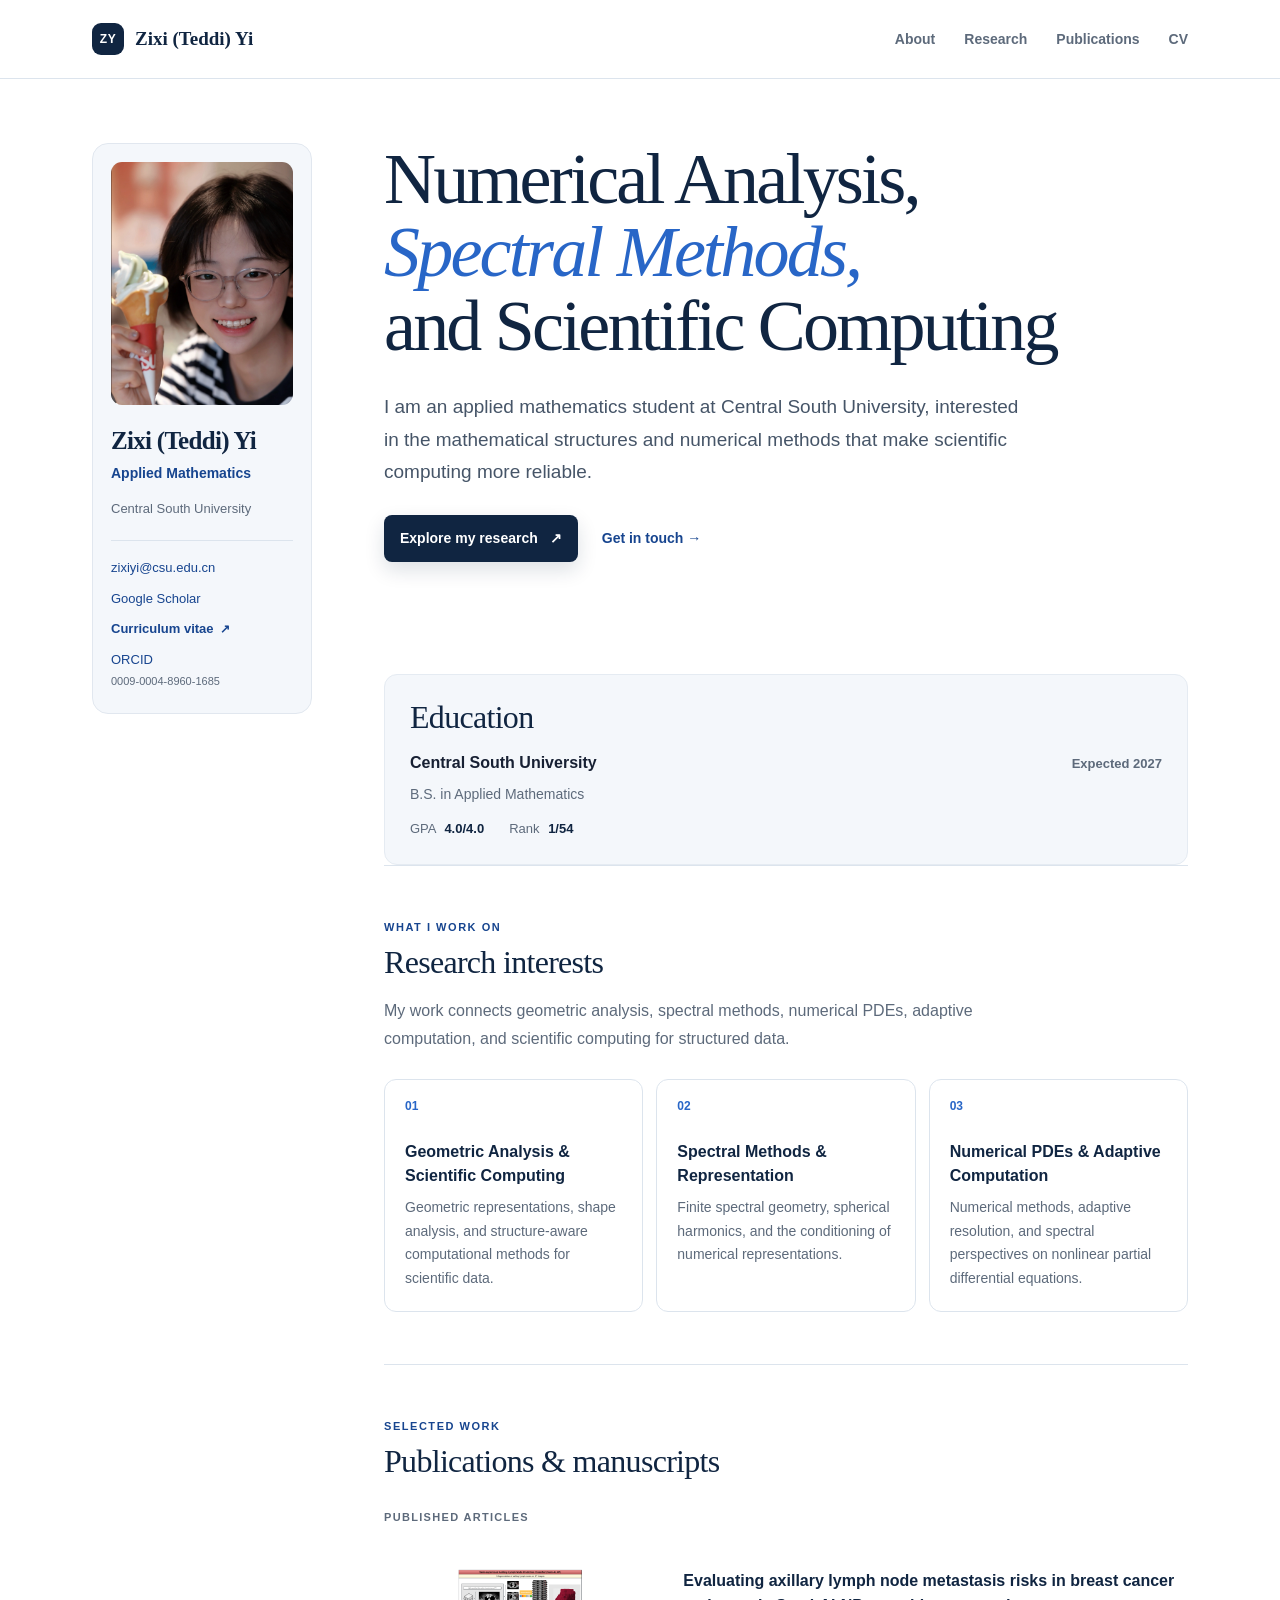
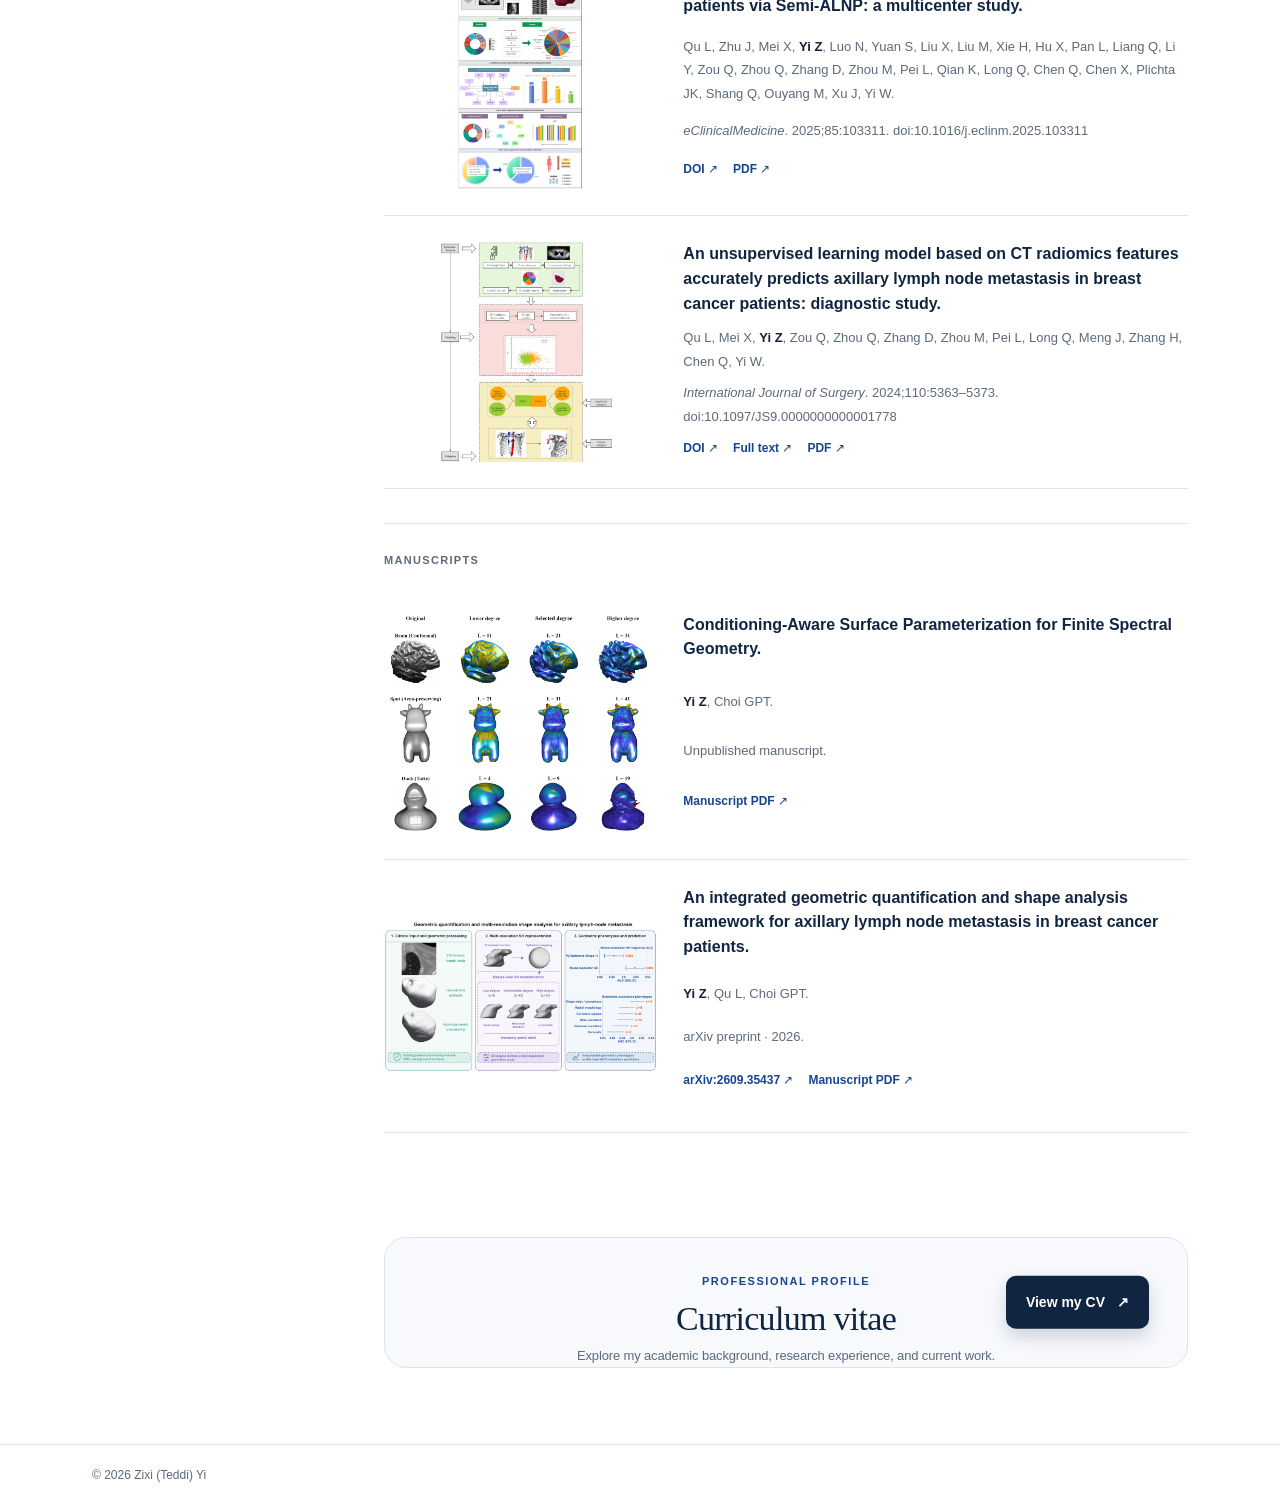
==== commit d31b0106: "Add files via upload" ====
--- a/index.html
+++ b/index.html
@@ -48,14 +48,14 @@
 <h3 class="group-heading">Published articles</h3>
 <ol class="publications">
 <li><article>
-<a class="paper-thumbnail" href="files/qu-2025-semi-alnp.pdf#page=4" target="_blank" rel="noopener"><img src="assets/publications/semi-alnp.png" alt="Semi-ALNP workflow: CT segmentation, radiomics, semi-supervised classification and validation" loading="lazy"><span>Study workflow · Fig. 1</span></a>
+<a class="paper-thumbnail" href="files/qu-2025-semi-alnp.pdf#page=4" target="_blank" rel="noopener"><img src="assets/publications/semi-alnp.png" alt="Semi-ALNP workflow: CT segmentation, radiomics, semi-supervised classification and validation" loading="lazy"></a>
 <p class="authors">Qu L, Zhu J, Mei X, <strong>Yi Z</strong>, Luo N, Yuan S, Liu X, Liu M, Xie H, Hu X, Pan L, Liang Q, Li Y, Zou Q, Zhou Q, Zhang D, Zhou M, Pei L, Qian K, Long Q, Chen Q, Chen X, Plichta JK, Shang Q, Ouyang M, Xu J, Yi W.</p>
 <h4>Evaluating axillary lymph node metastasis risks in breast cancer patients via Semi-ALNP: a multicenter study.</h4>
 <p class="citation"><cite>eClinicalMedicine</cite>. 2025;85:103311. <span class="doi">doi:10.1016/j.eclinm.2025.103311</span></p>
 <div class="paper-links"><a href="https://doi.org/10.1016/j.eclinm.2025.103311">DOI</a><a href="files/qu-2025-semi-alnp.pdf">PDF</a></div>
 </article></li>
 <li><article>
-<a class="paper-thumbnail" href="files/qu-2024-unsupervised.pdf#page=3" target="_blank" rel="noopener"><img src="assets/publications/unsupervised.png" alt="CT radiomics feature extraction, unsupervised clustering and validation workflow" loading="lazy"><span>Study design · Fig. 1</span></a>
+<a class="paper-thumbnail" href="files/qu-2024-unsupervised.pdf#page=3" target="_blank" rel="noopener"><img src="assets/publications/unsupervised.png" alt="CT radiomics feature extraction, unsupervised clustering and validation workflow" loading="lazy"></a>
 <p class="authors">Qu L, Mei X, <strong>Yi Z</strong>, Zou Q, Zhou Q, Zhang D, Zhou M, Pei L, Long Q, Meng J, Zhang H, Chen Q, Yi W.</p>
 <h4>An unsupervised learning model based on CT radiomics features accurately predicts axillary lymph node metastasis in breast cancer patients: diagnostic study.</h4>
 <p class="citation"><cite>International Journal of Surgery</cite>. 2024;110:5363–5373. <span class="doi">doi:10.1097/JS9.0000000000001778</span></p>
@@ -66,14 +66,14 @@
 <h3 class="group-heading manuscript-heading">Manuscripts</h3>
 <ol class="publications" start="3">
 <li><article>
-<a class="paper-thumbnail" href="files/yi-conditioning-aware.pdf#page=34" target="_blank" rel="noopener"><img src="assets/publications/spectral-geometry.png" alt="Brain, Spot and Duck surface reconstructions at different spectral degrees" loading="lazy"><span>Spectral reconstruction · Fig. 5</span></a>
+<a class="paper-thumbnail" href="files/yi-conditioning-aware.pdf#page=34" target="_blank" rel="noopener"><img src="assets/publications/spectral-geometry.png" alt="Brain, Spot and Duck surface reconstructions at different spectral degrees" loading="lazy"></a>
 <p class="authors"><strong>Yi Z</strong>, Choi GPT.</p>
 <h4>Conditioning-Aware Surface Parameterization for Finite Spectral Geometry.</h4>
 <p class="status">Unpublished manuscript.</p>
 <div class="paper-links"><a href="files/yi-conditioning-aware.pdf">Manuscript PDF</a></div>
 </article></li>
 <li><article>
-<a class="paper-thumbnail" href="files/yi-lymph-node-analysis.pdf#page=5" target="_blank" rel="noopener"><img src="assets/publications/surface-smoothing.png" alt="Lymph node surfaces before smoothing, after context-aware smoothing and after adaptive smoothing" loading="lazy"><span>Surface smoothing · Fig. 2</span></a>
+<a class="paper-thumbnail" href="files/yi-lymph-node-analysis.pdf#page=5" target="_blank" rel="noopener"><img src="assets/publications/surface-smoothing.png" alt="Graphical abstract: geometric quantification and multi-resolution shape analysis for axillary lymph-node metastasis" loading="lazy"></a>
 <p class="authors"><strong>Yi Z</strong>, Qu L, Choi GPT.</p>
 <h4>An integrated geometric quantification and shape analysis framework for axillary lymph node metastasis in breast cancer patients.</h4>
 <p class="status">arXiv preprint · 2026.</p>
--- a/style.css
+++ b/style.css
@@ -83,13 +83,14 @@
 .paper-links a { font-size:12px; font-weight:700; text-decoration:none; }
 .paper-links a::after { content:" ↗"; font-weight:400; }
 .muted { color:var(--muted); font-size:15px; margin:0; }
-.cv-section { position:relative; display:flex; align-items:center; justify-content:space-between; gap:32px; overflow:hidden; background:linear-gradient(120deg,#f1f6ff 0%,#f8fbff 58%,#eef7f4 100%); color:var(--navy); border:1px solid #d8e4f1; border-radius:22px; padding:34px 38px; margin-top:52px; box-shadow:0 14px 30px rgba(16,37,65,.07); }
+.cv-section { position:relative; display:flex; align-items:center; justify-content:center; gap:32px; overflow:hidden; background:linear-gradient(120deg,#f1f6ff 0%,#f8fbff 58%,#eef7f4 100%); color:var(--navy); border:1px solid #d8e4f1; border-radius:22px; padding:34px 38px; margin-top:52px; box-shadow:0 14px 30px rgba(16,37,65,.07); }
 .cv-section::after { content:""; position:absolute; width:180px; height:180px; right:-65px; top:-82px; border-radius:50%; background:rgba(40,102,199,.08); pointer-events:none; }
-.cv-copy { position:relative; z-index:1; }
+.cv-copy { position:relative; z-index:1; width:100%; text-align:center; }
 .cv-copy .eyebrow { margin-bottom:8px; }
 .cv-section h2 { color:var(--navy); margin:0 0 5px; font-size:34px; }
-.cv-copy > p:last-child { color:var(--muted); font-size:14px; margin:0; }
-.cv-section .button-secondary { position:relative; z-index:1; flex:none; border:0; border-radius:10px; padding:14px 20px; color:#fff; background:var(--navy); box-shadow:0 8px 18px rgba(16,37,65,.18); }
+.cv-copy > p:last-child { color:var(--muted); font-size:13px; letter-spacing:-.15px; margin:0; white-space:nowrap; }
+.cv-section .button-secondary { position:absolute; z-index:1; right:38px; top:50%; transform:translateY(-50%); flex:none; border:0; border-radius:10px; padding:14px 20px; color:#fff; background:var(--navy); box-shadow:0 8px 18px rgba(16,37,65,.18); }
+.cv-section .button-secondary:hover { transform:translateY(calc(-50% - 2px)); }
 .cv-section .button-secondary:hover { color:#fff; background:var(--blue-dark); border-color:transparent; }
 footer { border-top:1px solid var(--line); color:var(--muted); font-size:12px; padding:20px 0; }
 @media(max-width:900px) { .wrap { padding:0 30px; } .layout { grid-template-columns:175px minmax(0,1fr); gap:38px; padding-top:45px; } .interest-grid { grid-template-columns:1fr; } .interest { min-height:0; } }
@@ -115,8 +116,12 @@
  .education-heading { flex-direction:column; gap:2px; }
  .publications { padding-left:21px; }
  .publications li { padding-left:4px; }
- .cv-section { align-items:flex-start; flex-direction:column; gap:18px; margin-top:40px; padding:26px 23px; }
+ .cv-section { align-items:center; flex-direction:column; gap:18px; margin-top:40px; padding:26px 23px; text-align:center; }
+ .cv-copy { width:auto; }
+ .cv-section .button-secondary { position:static; transform:none; }
+ .cv-section .button-secondary:hover { transform:translateY(-2px); }
  .cv-section h2 { font-size:30px; }
+ .cv-copy > p:last-child { font-size:12px; }
 }
 @media(prefers-reduced-motion:reduce) { html { scroll-behavior:auto; } .button,.interest { transition:none; } }
 @media print { header,.profile,footer,.skip { display:none; } .layout { display:block; padding:0; } .wrap { max-width:none; padding:0; } section,article { break-inside:avoid; } }
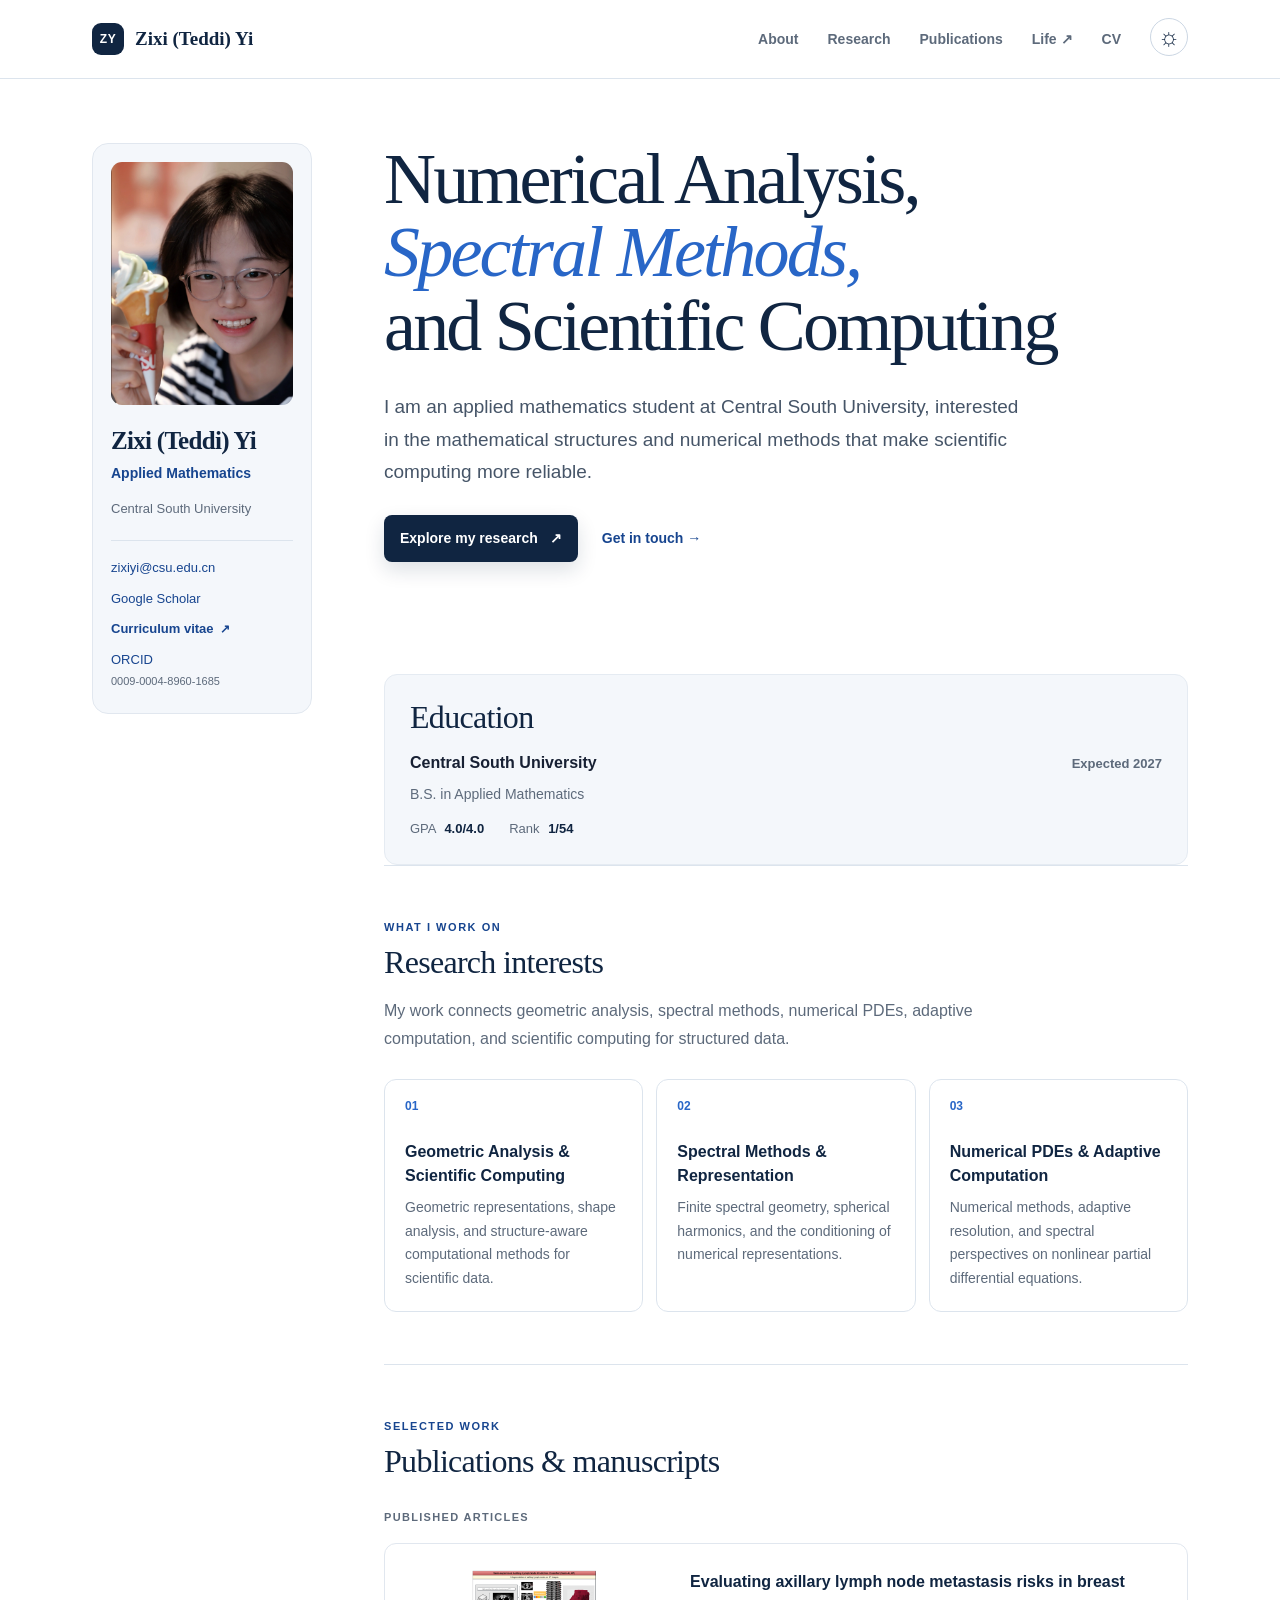
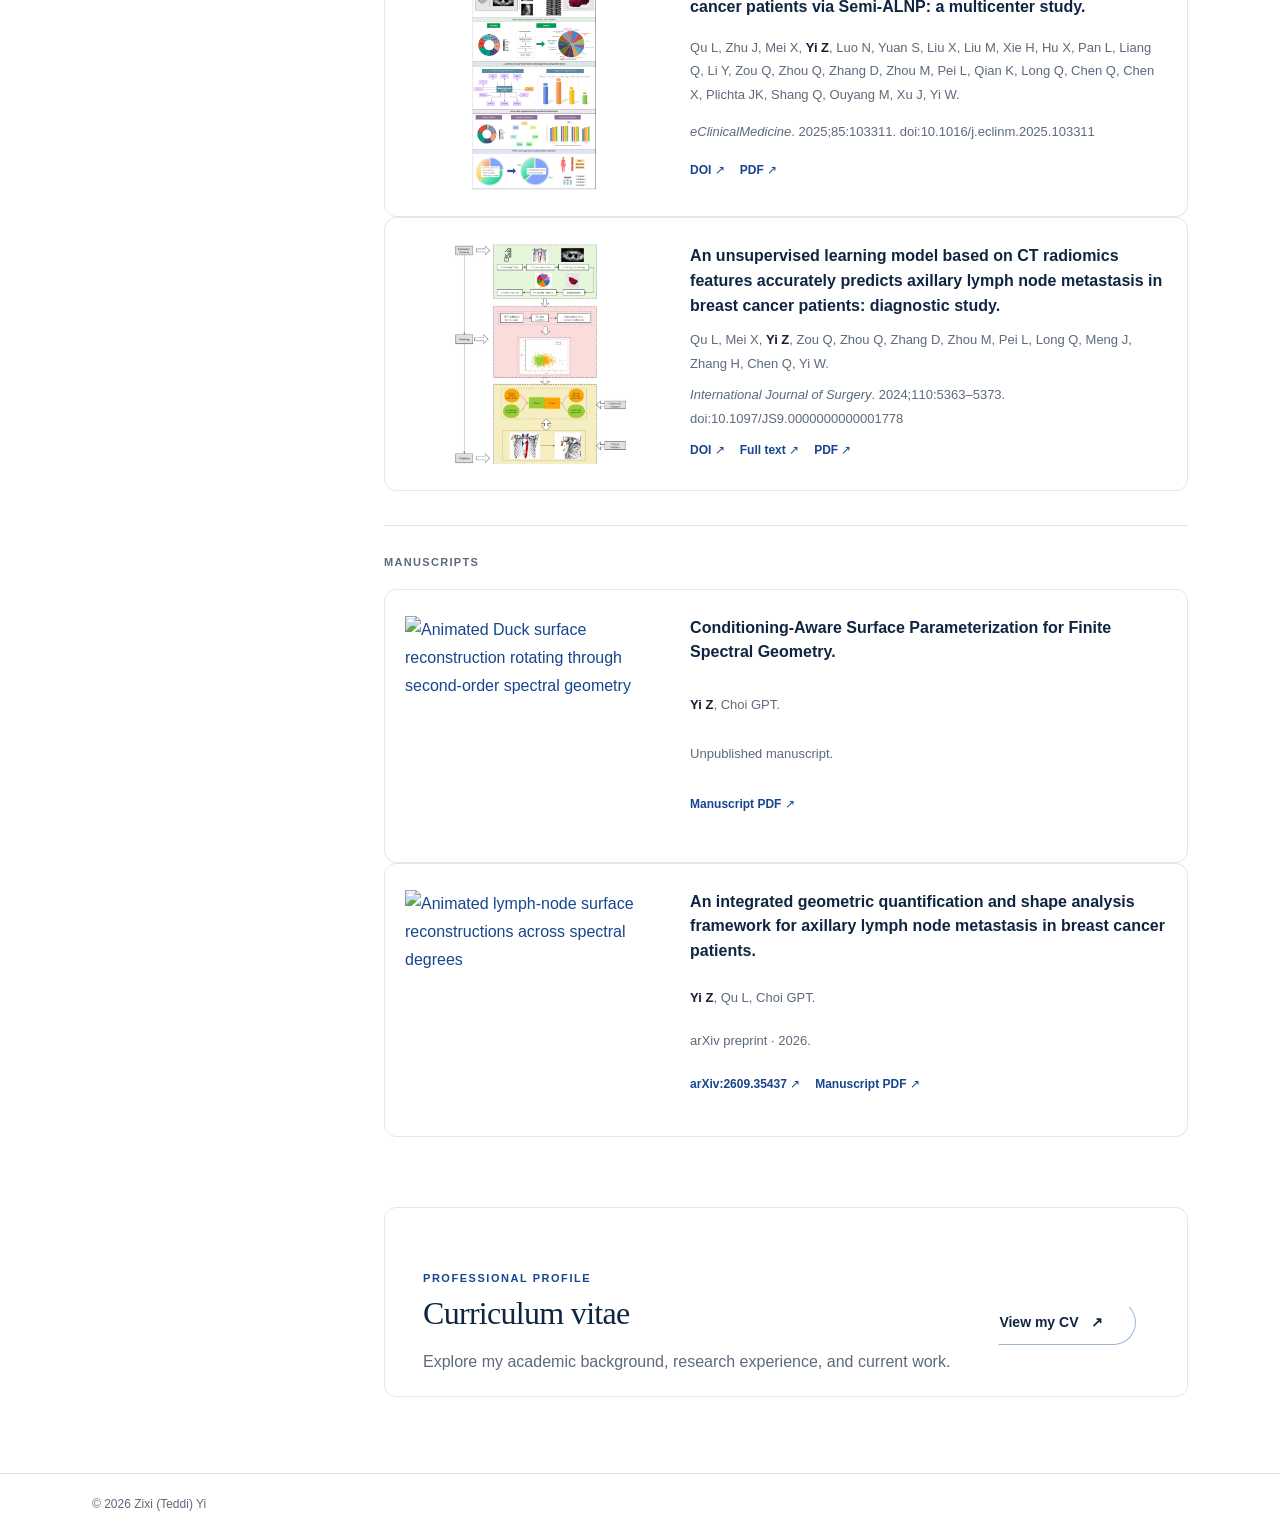
==== commit c0694e29: "Add files via upload" ====
--- a/index.html
+++ b/index.html
@@ -10,7 +10,7 @@
 </head>
 <body>
 <a class="skip" href="#home">Skip to content</a>
-<header><div class="wrap header-inner"><a class="brand" href="#home"><span class="brand-mark">ZY</span><span>Zixi (Teddi) Yi</span></a><nav aria-label="Main navigation"><a href="#home">About</a><a href="#research">Research</a><a href="#publications">Publications</a><a href="files/zixi-yi-academic-cv.pdf" target="_blank" rel="noopener">CV</a></nav></div></header>
+<header><div class="wrap header-inner"><a class="brand" href="#home"><span class="brand-mark">ZY</span><span>Zixi (Teddi) Yi</span></a><nav aria-label="Main navigation"><a href="#home">About</a><a href="#research">Research</a><a href="#publications">Publications</a><a href="life.html">Life ↗</a><a href="files/zixi-yi-academic-cv.pdf" target="_blank" rel="noopener">CV</a><button class="theme-toggle" type="button" aria-label="Toggle dark mode" aria-pressed="false"><span aria-hidden="true">☼</span></button></nav></div></header>
 <div class="wrap layout">
 <!-- 个人信息：更换照片时，替换 assets/zixi-yi.jpg。 -->
 <aside class="profile" aria-label="Profile and contact">
@@ -66,14 +66,14 @@
 <h3 class="group-heading manuscript-heading">Manuscripts</h3>
 <ol class="publications" start="3">
 <li><article>
-<a class="paper-thumbnail" href="files/yi-conditioning-aware.pdf#page=34" target="_blank" rel="noopener"><img src="assets/publications/spectral-geometry.png" alt="Brain, Spot and Duck surface reconstructions at different spectral degrees" loading="lazy"></a>
+<a class="paper-thumbnail" href="files/yi-conditioning-aware.pdf#page=34" target="_blank" rel="noopener"><img src="assets/publications/spectral-geometry.gif?v=20260930-2" alt="Animated Duck surface reconstruction rotating through second-order spectral geometry" loading="lazy"></a>
 <p class="authors"><strong>Yi Z</strong>, Choi GPT.</p>
 <h4>Conditioning-Aware Surface Parameterization for Finite Spectral Geometry.</h4>
 <p class="status">Unpublished manuscript.</p>
 <div class="paper-links"><a href="files/yi-conditioning-aware.pdf">Manuscript PDF</a></div>
 </article></li>
 <li><article>
-<a class="paper-thumbnail" href="files/yi-lymph-node-analysis.pdf#page=5" target="_blank" rel="noopener"><img src="assets/publications/surface-smoothing.png" alt="Graphical abstract: geometric quantification and multi-resolution shape analysis for axillary lymph-node metastasis" loading="lazy"></a>
+<a class="paper-thumbnail" href="files/yi-lymph-node-analysis.pdf#page=5" target="_blank" rel="noopener"><img src="assets/publications/lymph-node.gif" alt="Animated lymph-node surface reconstructions across spectral degrees" loading="lazy"></a>
 <p class="authors"><strong>Yi Z</strong>, Qu L, Choi GPT.</p>
 <h4>An integrated geometric quantification and shape analysis framework for axillary lymph node metastasis in breast cancer patients.</h4>
 <p class="status">arXiv preprint · 2026.</p>
@@ -85,5 +85,24 @@
 <section id="cv" class="cv-section"><div class="cv-copy"><p class="eyebrow">Professional profile</p><h2>Curriculum vitae</h2><p>Explore my academic background, research experience, and current work.</p></div><a class="button button-secondary" href="files/zixi-yi-academic-cv.pdf" target="_blank" rel="noopener">View my CV <span aria-hidden="true">↗</span></a></section>
 </main></div>
 <footer><div class="wrap">© 2026 Zixi (Teddi) Yi</div></footer>
+<script>
+(() => {
+  const button = document.querySelector('.theme-toggle');
+  const root = document.documentElement;
+  const saved = localStorage.getItem('theme-v2');
+  const setTheme = (dark) => {
+    root.dataset.theme = dark ? 'dark' : 'light';
+    button.setAttribute('aria-pressed', String(dark));
+    button.setAttribute('aria-label', dark ? 'Switch to light mode' : 'Switch to dark mode');
+    button.querySelector('span').textContent = dark ? '☾' : '☼';
+  };
+  setTheme(saved === 'dark');
+  button.addEventListener('click', () => {
+    const dark = root.dataset.theme !== 'dark';
+    setTheme(dark);
+    localStorage.setItem('theme-v2', dark ? 'dark' : 'light');
+  });
+})();
+</script>
 </body>
 </html>
--- a/style.css
+++ b/style.css
@@ -83,9 +83,9 @@
 .paper-links a { font-size:12px; font-weight:700; text-decoration:none; }
 .paper-links a::after { content:" ↗"; font-weight:400; }
 .muted { color:var(--muted); font-size:15px; margin:0; }
-.cv-section { position:relative; display:flex; align-items:center; justify-content:center; gap:32px; overflow:hidden; background:linear-gradient(120deg,#f1f6ff 0%,#f8fbff 58%,#eef7f4 100%); color:var(--navy); border:1px solid #d8e4f1; border-radius:22px; padding:34px 38px; margin-top:52px; box-shadow:0 14px 30px rgba(16,37,65,.07); }
+.cv-section { position:relative; display:flex; align-items:center; justify-content:center; gap:32px; min-height:238px; overflow:hidden; background:linear-gradient(120deg,#f1f6ff 0%,#f8fbff 58%,#eef7f4 100%); color:var(--navy); border:1px solid #d8e4f1; border-radius:22px; padding:30px 38px; margin-top:52px; box-shadow:0 14px 30px rgba(16,37,65,.07); }
 .cv-section::after { content:""; position:absolute; width:180px; height:180px; right:-65px; top:-82px; border-radius:50%; background:rgba(40,102,199,.08); pointer-events:none; }
-.cv-copy { position:relative; z-index:1; width:100%; text-align:center; }
+.cv-copy { position:relative; z-index:1; display:flex; flex-direction:column; align-items:center; justify-content:center; width:100%; text-align:center; transform:translateY(-2px); }
 .cv-copy .eyebrow { margin-bottom:8px; }
 .cv-section h2 { color:var(--navy); margin:0 0 5px; font-size:34px; }
 .cv-copy > p:last-child { color:var(--muted); font-size:13px; letter-spacing:-.15px; margin:0; white-space:nowrap; }
@@ -116,7 +116,7 @@
  .education-heading { flex-direction:column; gap:2px; }
  .publications { padding-left:21px; }
  .publications li { padding-left:4px; }
- .cv-section { align-items:center; flex-direction:column; gap:18px; margin-top:40px; padding:26px 23px; text-align:center; }
+ .cv-section { align-items:center; flex-direction:column; gap:18px; min-height:0; margin-top:40px; padding:30px 23px; text-align:center; }
  .cv-copy { width:auto; }
  .cv-section .button-secondary { position:static; transform:none; }
  .cv-section .button-secondary:hover { transform:translateY(-2px); }
@@ -154,6 +154,89 @@
 footer { background:#fff; }
 @media(max-width:650px) { .publications li article { padding:15px; } }
 
+/* Editorial CV strip */
+.cv-section {
+  min-height:190px;
+  display:flex;
+  align-items:center;
+  justify-content:space-between;
+  gap:48px;
+  padding:32px 60px 32px 0;
+  margin-top:18px;
+  overflow:hidden;
+  background:#fff;
+  border:0;
+  border-bottom:1px solid #d6e0eb;
+  border-radius:0;
+  box-shadow:none;
+  isolation:isolate;
+}
+.cv-section::before {
+  content:"";
+  position:absolute;
+  z-index:-1;
+  width:185px;
+  height:238px;
+  right:-12px;
+  top:-42px;
+  border:1px solid rgba(115,155,199,.23);
+  border-radius:50% 0 0 50%;
+  transform:rotate(-14deg);
+  pointer-events:none;
+}
+.cv-section::after {
+  content:"";
+  position:absolute;
+  z-index:-1;
+  width:132px;
+  height:176px;
+  right:16px;
+  top:28px;
+  border:1px solid rgba(115,155,199,.22);
+  transform:rotate(-12deg);
+  background:repeating-linear-gradient(to bottom,transparent 0 24px,rgba(115,155,199,.18) 25px 26px,transparent 27px 35px);
+  opacity:.55;
+  pointer-events:none;
+}
+.cv-copy {
+  width:auto;
+  text-align:left;
+  align-items:flex-start;
+  transform:none;
+}
+.cv-copy .eyebrow { margin:0 0 6px; }
+.cv-section h2 { font-size:32px; line-height:1.2; letter-spacing:-.7px; margin:0 0 15px; }
+.cv-copy > p:last-child { max-width:620px; color:var(--muted); font-size:16px; line-height:1.75; letter-spacing:0; white-space:nowrap; }
+.cv-section .button-secondary {
+  position:relative;
+  top:auto;
+  right:auto;
+  transform:none;
+  padding:9px 32px 9px 0;
+  border:1px solid transparent;
+  border-right-color:#9db6d0;
+  border-bottom-color:#9db6d0;
+  border-radius:0 999px 999px 0;
+  background:transparent;
+  color:var(--navy);
+  box-shadow:none;
+  font-size:14px;
+  white-space:nowrap;
+}
+.cv-section .button-secondary:hover,
+.cv-section .button-secondary:hover { transform:translateX(3px); background:transparent; color:var(--blue-dark); border-right-color:var(--blue); border-bottom-color:var(--blue); }
+@media(max-width:900px) {
+  .cv-section { padding-right:34px; }
+  .cv-copy > p:last-child { font-size:15px; }
+}
+@media(max-width:650px) {
+  .cv-section { min-height:0; align-items:flex-start; flex-direction:column; gap:22px; padding:42px 0 34px; }
+  .cv-copy { width:100%; }
+  .cv-section h2 { font-size:29px; }
+  .cv-copy > p:last-child { font-size:14px; white-space:normal; }
+  .cv-section .button-secondary { position:relative; }
+}
+
 /* Publication figures, paired with their original citations. */
 .publications { list-style:none; padding:0; }
 .publications li { padding:0; margin:0; }
@@ -174,3 +257,125 @@
  .publications article h4 { grid-row:2; }
  .publications article .authors { grid-row:3; }
 }
+
+/* Subtle motion treatment for the second-order geometry thumbnail. */
+.paper-thumbnail { position:relative; overflow:hidden; background:linear-gradient(145deg,#f6f9fc,#eef4f8); }
+.paper-thumbnail img { transition:transform .45s ease, filter .45s ease; mix-blend-mode:multiply; }
+.paper-thumbnail:hover img { transform:scale(1.035); filter:saturate(1.08) contrast(1.03); }
+/* Publication figures sit directly on a clean white field. */
+.paper-thumbnail { background:#fff; }
+.paper-thumbnail img { background:#fff; mix-blend-mode:normal; }
+
+
+
+.theme-toggle { display:grid; place-items:center; width:38px; height:38px; padding:0; border:1px solid #cbd6e3; border-radius:50%; background:#fff; color:var(--navy); font-size:24px; line-height:1; cursor:pointer; transition:background .2s ease,color .2s ease,transform .2s ease,border-color .2s ease; }
+.theme-toggle:hover { transform:rotate(18deg); background:var(--navy); color:#fff; border-color:var(--navy); }
+:root[data-theme="dark"] { --ink:#e7edf5; --navy:#f2f5f8; --muted:#aebaca; --line:#334050; --blue:#8eb7ff; --blue-dark:#a9c8ff; --wash:#1b2430; --mint:#193732; }
+:root[data-theme="dark"] body, :root[data-theme="dark"] footer { background:#111820; color:var(--ink); }
+:root[data-theme="dark"] header { background:rgba(17,24,32,.94); border-color:var(--line); }
+:root[data-theme="dark"] .profile, :root[data-theme="dark"] #education { background:var(--wash); border-color:#344252; }
+:root[data-theme="dark"] .interest, :root[data-theme="dark"] .publications li article, :root[data-theme="dark"] .cv-section { background:#17212c; border-color:#344252; }
+:root[data-theme="dark"] .paper-thumbnail, :root[data-theme="dark"] .paper-thumbnail img { background:#17212c; }
+:root[data-theme="dark"] .button-secondary, :root[data-theme="dark"] .theme-toggle { background:#17212c; color:var(--navy); border-color:#53657b; }
+:root[data-theme="dark"] .button-primary, :root[data-theme="dark"] .cv-section .button-secondary { background:#e7edf5; color:#111820; }
+:root[data-theme="dark"] .button-primary:hover, :root[data-theme="dark"] .cv-section .button-secondary:hover { background:#fff; }
+:root[data-theme="dark"] .brand-mark { background:#e7edf5; color:#111820; }
+:root[data-theme="dark"] .theme-toggle:hover { background:#e7edf5; color:#111820; border-color:#e7edf5; }
+@media(max-width:650px) { .theme-toggle { position:absolute; right:20px; top:15px; } }
+
+/* Match publication cards to the rounded research cards above. */
+.publications li article {
+  border:1px solid #e1e7ef;
+  border-radius:12px;
+  padding:26px 20px;
+  overflow:hidden;
+}
+:root[data-theme="dark"] .publications li article {
+  border-color:#344252;
+}
+@media(max-width:650px) {
+  .publications li article { border-radius:12px; padding:20px 15px; }
+}
+
+/* Use the same rounded card treatment for the CV panel. */
+.cv-section {
+  border:1px solid #e1e7ef;
+  border-radius:12px;
+}
+:root[data-theme="dark"] .cv-section {
+  border-color:#344252;
+}
+
+/* Transparent publication figures blend into dark theme cards. */
+:root[data-theme="dark"] .paper-thumbnail,
+:root[data-theme="dark"] .paper-thumbnail img {
+  background:transparent;
+}
+
+/* Give the CV card content more breathing room from its rounded border. */
+.cv-section { padding:42px 60px 42px 38px; }
+@media(max-width:650px) {
+  .cv-section { padding:42px 20px 34px; }
+}
+
+/* Publication figures keep their clean white presentation in both themes. */
+.paper-thumbnail,
+.paper-thumbnail img,
+:root[data-theme="dark"] .paper-thumbnail,
+:root[data-theme="dark"] .paper-thumbnail img { background:#fff; }
+
+
+/* Let animated thumbnails show their full canvas without clipping. */
+.paper-thumbnail { overflow:visible; }
+
+/* Do not crop tall animated thumbnails inside rounded publication cards. */
+.publications li article { overflow:visible; }
+
+/* Life journal */
+.life-page { background:#fbfcfe; }
+.life-page .header-inner { min-height:72px; }
+.life-page nav .active { color:var(--navy); border-bottom:2px solid var(--blue); }
+.life-main { padding-top:58px; padding-bottom:82px; }
+.life-hero { padding:22px 0 64px; max-width:760px; }
+.life-hero h1 { margin-bottom:24px; }
+.life-tags { display:flex; flex-wrap:wrap; gap:9px; margin-top:26px; }
+.life-tags span { border:1px solid #dce6f0; background:#fff; color:var(--blue-dark); border-radius:999px; padding:5px 12px; font-size:13px; }
+.life-timeline { border-top:1px solid var(--line); padding-top:48px; }
+.life-grid { display:grid; grid-template-columns:repeat(2,minmax(0,1fr)); gap:28px 22px; }
+.life-card { background:#fff; border:1px solid #e2e9f1; border-radius:14px; overflow:hidden; transition:transform .25s ease,box-shadow .25s ease; }
+.life-card:hover { transform:translateY(-4px); box-shadow:0 14px 30px rgba(16,37,65,.09); }
+.life-card.wide { grid-column:span 2; display:grid; grid-template-columns:1.35fr 1fr; }
+.life-photo { background:#edf2f7; min-height:250px; }
+.life-card.wide .life-photo { min-height:310px; }
+.life-photo img { display:block; width:100%; height:100%; object-fit:cover; aspect-ratio:4/3; }
+.life-card.wide .life-photo img { aspect-ratio:16/10; }
+.life-copy { padding:22px 23px 24px; display:flex; flex-direction:column; align-items:flex-start; justify-content:center; }
+.life-copy time { color:var(--blue); text-transform:uppercase; letter-spacing:.1em; font-size:11px; font-weight:700; }
+.life-copy h3 { color:var(--navy); font:400 25px/1.25 Georgia,serif; margin:7px 0 8px; }
+.life-copy p { color:var(--muted); font-size:14px; line-height:1.7; margin:0 0 15px; }
+.life-type { color:#39756a; background:var(--mint); border:1px solid #d5ebe5; border-radius:999px; padding:4px 10px; font-size:11px; font-weight:700; }
+@media(max-width:700px){.life-main{padding-top:35px}.life-grid{grid-template-columns:1fr;gap:20px}.life-card.wide{grid-column:auto;display:block}.life-card.wide .life-photo,.life-photo{min-height:0}.life-copy{padding:19px}.life-copy h3{font-size:22px}.life-hero h1{font-size:47px}}
+:root[data-theme="dark"] .life-page{background:#111820}.life-page:has(.life-card) .life-card,.life-page:has(.life-tags) .life-tags span{background:#17212c;border-color:#344252}
+
+/* Improve contrast for dark life cards and interest pills. */
+:root[data-theme="dark"] .life-tags span,
+:root[data-theme="dark"] .life-copy time { color:#fff; }
+:root[data-theme="dark"] .life-type { color:#fff; }
+:root[data-theme="dark"] .life-copy h3,
+:root[data-theme="dark"] .life-copy p { color:#fff; }
+/* Keep dark surfaces exclusive to night mode; restore contrast in normal mode. */
+:root:not([data-theme="dark"]) .life-page .life-card,
+:root:not([data-theme="dark"]) .life-page .life-tags span {
+  background:#fff;
+  border-color:#e2e9f1;
+}
+:root:not([data-theme="dark"]) .life-page .life-copy h3 { color:var(--navy); }
+:root:not([data-theme="dark"]) .life-page .life-copy p { color:var(--muted); }
+:root:not([data-theme="dark"]) .life-page .life-copy time { color:var(--blue-dark); }
+:root:not([data-theme="dark"]) .life-page .life-tags span { color:var(--blue-dark); }
+/* Keep every life entry in the same compact portrait-card rhythm. */
+.life-grid { grid-template-columns:repeat(2,minmax(0,1fr)); }
+.life-card.wide { grid-column:auto; display:block; }
+.life-card.wide .life-photo { min-height:250px; }
+.life-card.wide .life-photo img { aspect-ratio:4/3; }
+@media(max-width:700px){.life-grid{grid-template-columns:1fr}.life-card.wide{display:block}.life-card.wide .life-photo{min-height:0}.life-card.wide .life-photo img{aspect-ratio:4/3}}
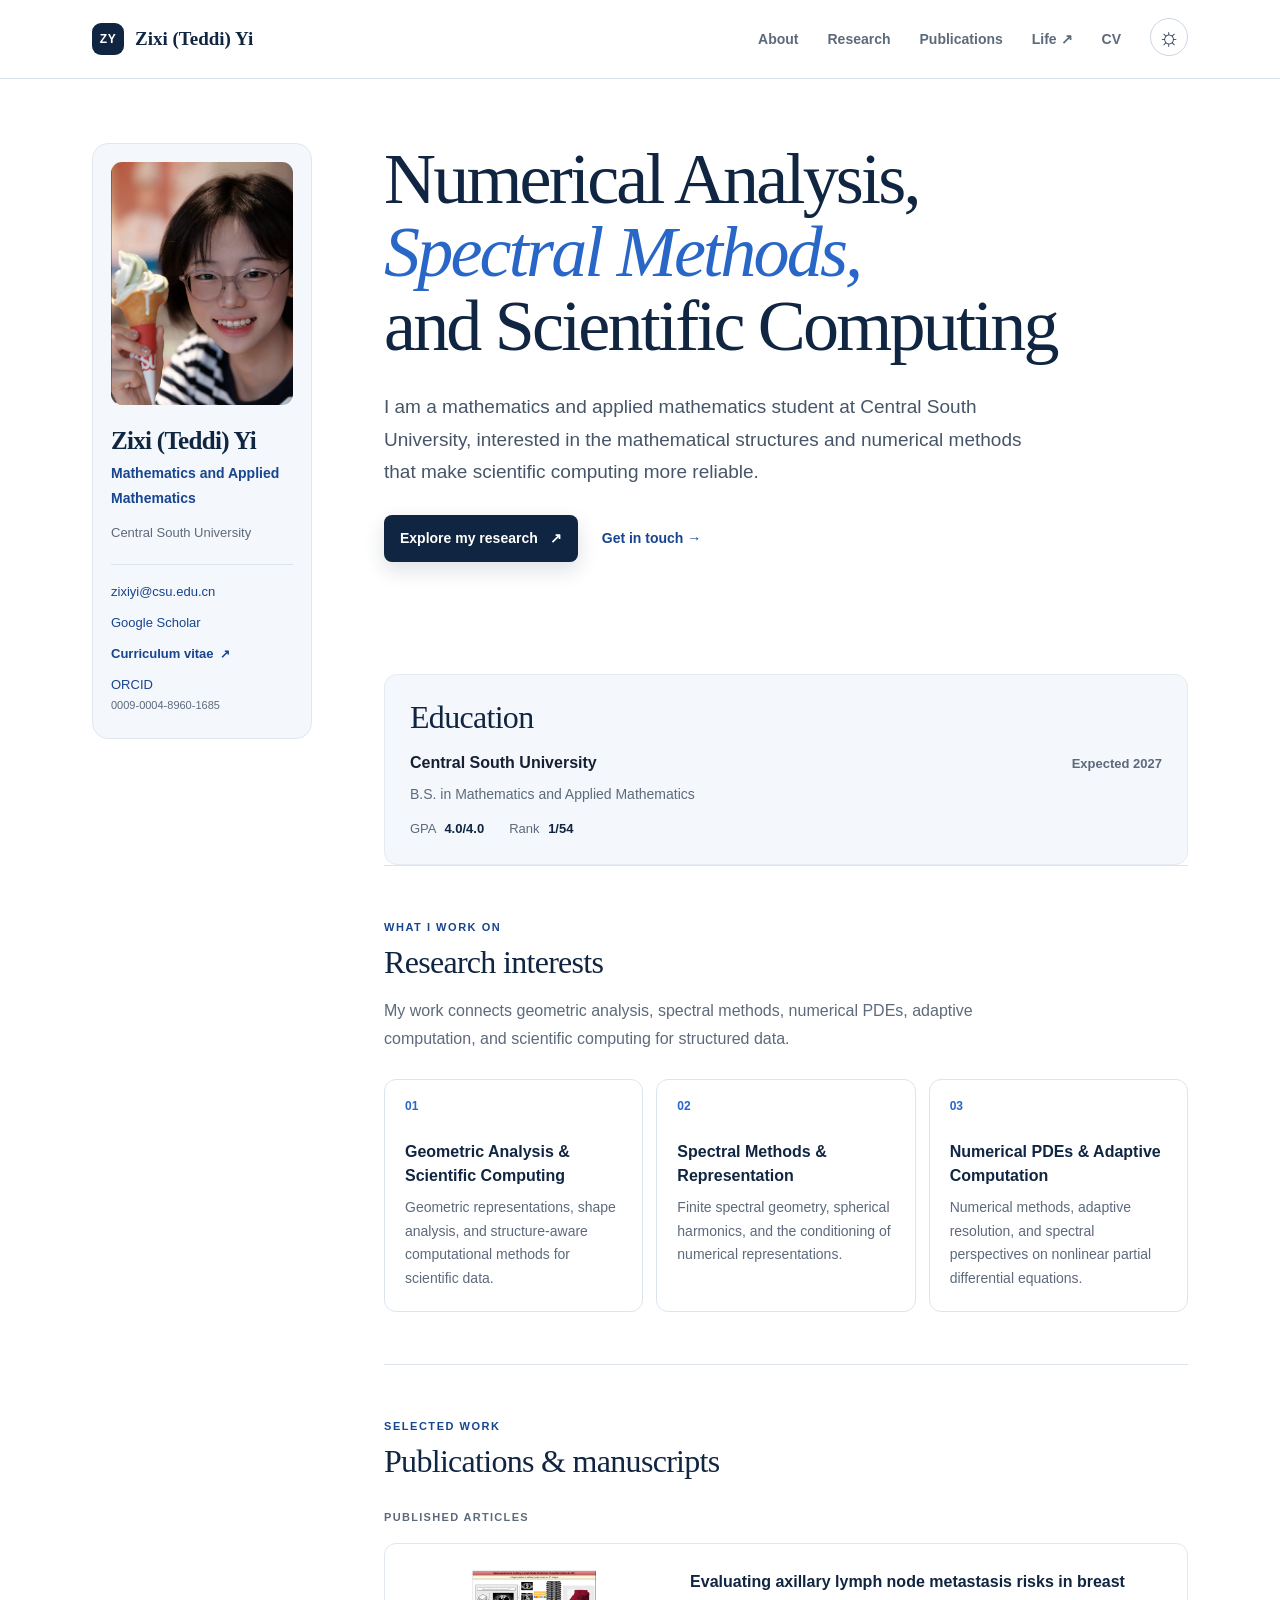
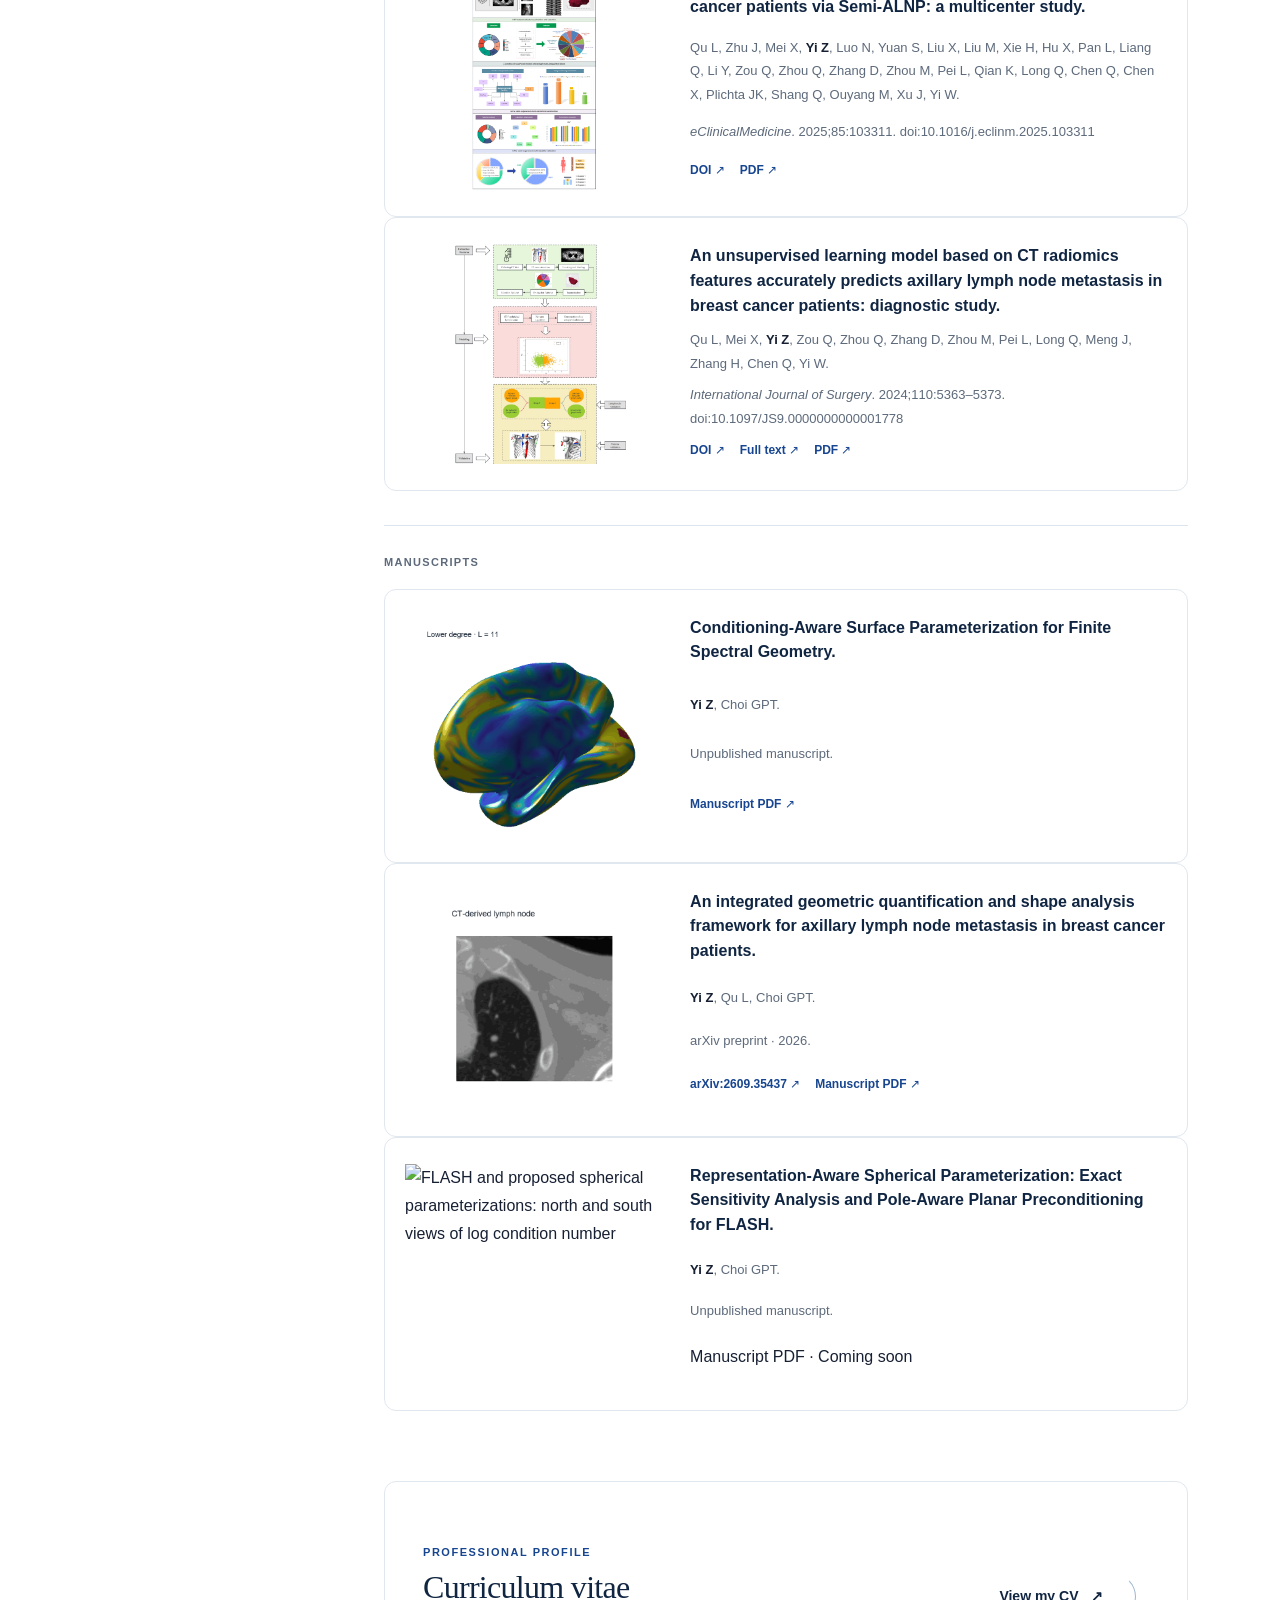
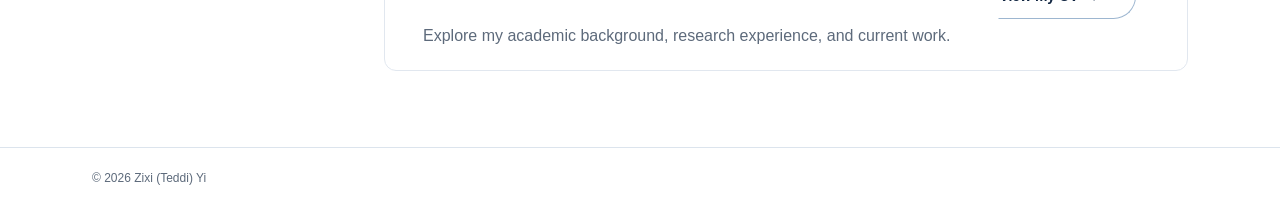
==== commit 89572583: "Add files via upload" ====
--- a/index.html
+++ b/index.html
@@ -3,8 +3,8 @@
 <head>
 <meta charset="utf-8">
 <meta name="viewport" content="width=device-width, initial-scale=1">
-<title>Zixi (Teddi) Yi | Applied Mathematics</title>
-<meta name="description" content="Zixi (Teddi) Yi, applied mathematics student at Central South University. Computational geometry, numerical analysis, and scientific computing.">
+<title>Zixi (Teddi) Yi</title>
+<meta name="description" content="Zixi (Teddi) Yi, mathematics and applied mathematics student at Central South University. Computational geometry, numerical analysis, and scientific computing.">
 <link rel="stylesheet" href="style.css?v=20260929">
 <link rel="icon" href="data:image/svg+xml,%3Csvg xmlns='http://www.w3.org/2000/svg' viewBox='0 0 64 64'%3E%3Crect width='64' height='64' rx='8' fill='%232b3035'/%3E%3Ctext x='32' y='44' text-anchor='middle' font-size='38' font-family='Georgia' fill='white'%3Ey%3C/text%3E%3C/svg%3E">
 </head>
@@ -15,7 +15,7 @@
 <!-- 个人信息：更换照片时，替换 assets/zixi-yi.jpg。 -->
 <aside class="profile" aria-label="Profile and contact">
 <img class="portrait" src="assets/zixi-yi.jpg" alt="Portrait of Zixi (Teddi) Yi" width="1169" height="1539">
-<h2>Zixi (Teddi) Yi</h2><p class="discipline">Applied Mathematics</p>
+<h2>Zixi (Teddi) Yi</h2><p class="discipline">Mathematics and Applied Mathematics</p>
 <p class="affiliation">Central South University</p>
 <div class="contact">
 <a href="mailto:zixiyi@csu.edu.cn">zixiyi@csu.edu.cn</a>
@@ -27,13 +27,13 @@
 <!-- 简介：保留 section id，顶部导航依靠它定位。 -->
 <section id="home" class="about">
 <h1>Numerical Analysis,<br><em>Spectral Methods,</em><br>and Scientific Computing</h1>
-<p class="hero-lede">I am an applied mathematics student at Central South University, interested in the mathematical structures and numerical methods that make scientific computing more reliable.</p>
+<p class="hero-lede">I am a mathematics and applied mathematics student at Central South University, interested in the mathematical structures and numerical methods that make scientific computing more reliable.</p>
 <div class="hero-actions"><a class="button button-primary" href="#research">Explore my research <span aria-hidden="true">↗</span></a><a class="text-link" href="mailto:zixiyi@csu.edu.cn">Get in touch <span aria-hidden="true">→</span></a></div>
 </section>
 <section id="education">
 <h2>Education</h2>
 <div class="education-heading"><h3>Central South University</h3><span>Expected 2027</span></div>
-<p class="education-detail">B.S. in Applied Mathematics</p>
+<p class="education-detail">B.S. in Mathematics and Applied Mathematics</p>
 <p class="academic-standing"><span>GPA <strong>4.0/4.0</strong></span><span>Rank <strong>1/54</strong></span></p>
 </section>
 <section id="research">
@@ -79,6 +79,13 @@
 <p class="status">arXiv preprint · 2026.</p>
 <div class="paper-links"><a href="https://arxiv.org/abs/2609.35437" target="_blank" rel="noopener">arXiv:2609.35437</a><a href="files/yi-lymph-node-analysis.pdf">Manuscript PDF</a></div>
 </article></li>
+<li><article>
+<div class="paper-thumbnail"><img src="assets/publications/representation-aware.gif" alt="FLASH and proposed spherical parameterizations: north and south views of log condition number" loading="lazy"></div>
+<p class="authors"><strong>Yi Z</strong>, Choi GPT.</p>
+<h4>Representation-Aware Spherical Parameterization: Exact Sensitivity Analysis and Pole-Aware Planar Preconditioning for FLASH.</h4>
+<p class="status">Unpublished manuscript.</p>
+<div class="paper-links"><span aria-disabled="true" title="PDF not yet available">Manuscript PDF · Coming soon</span></div>
+</article></li>
 </ol>
 </section>
 <!-- 提供真实 CV 后，用指向 files/cv.pdf 的链接替换提示。 -->
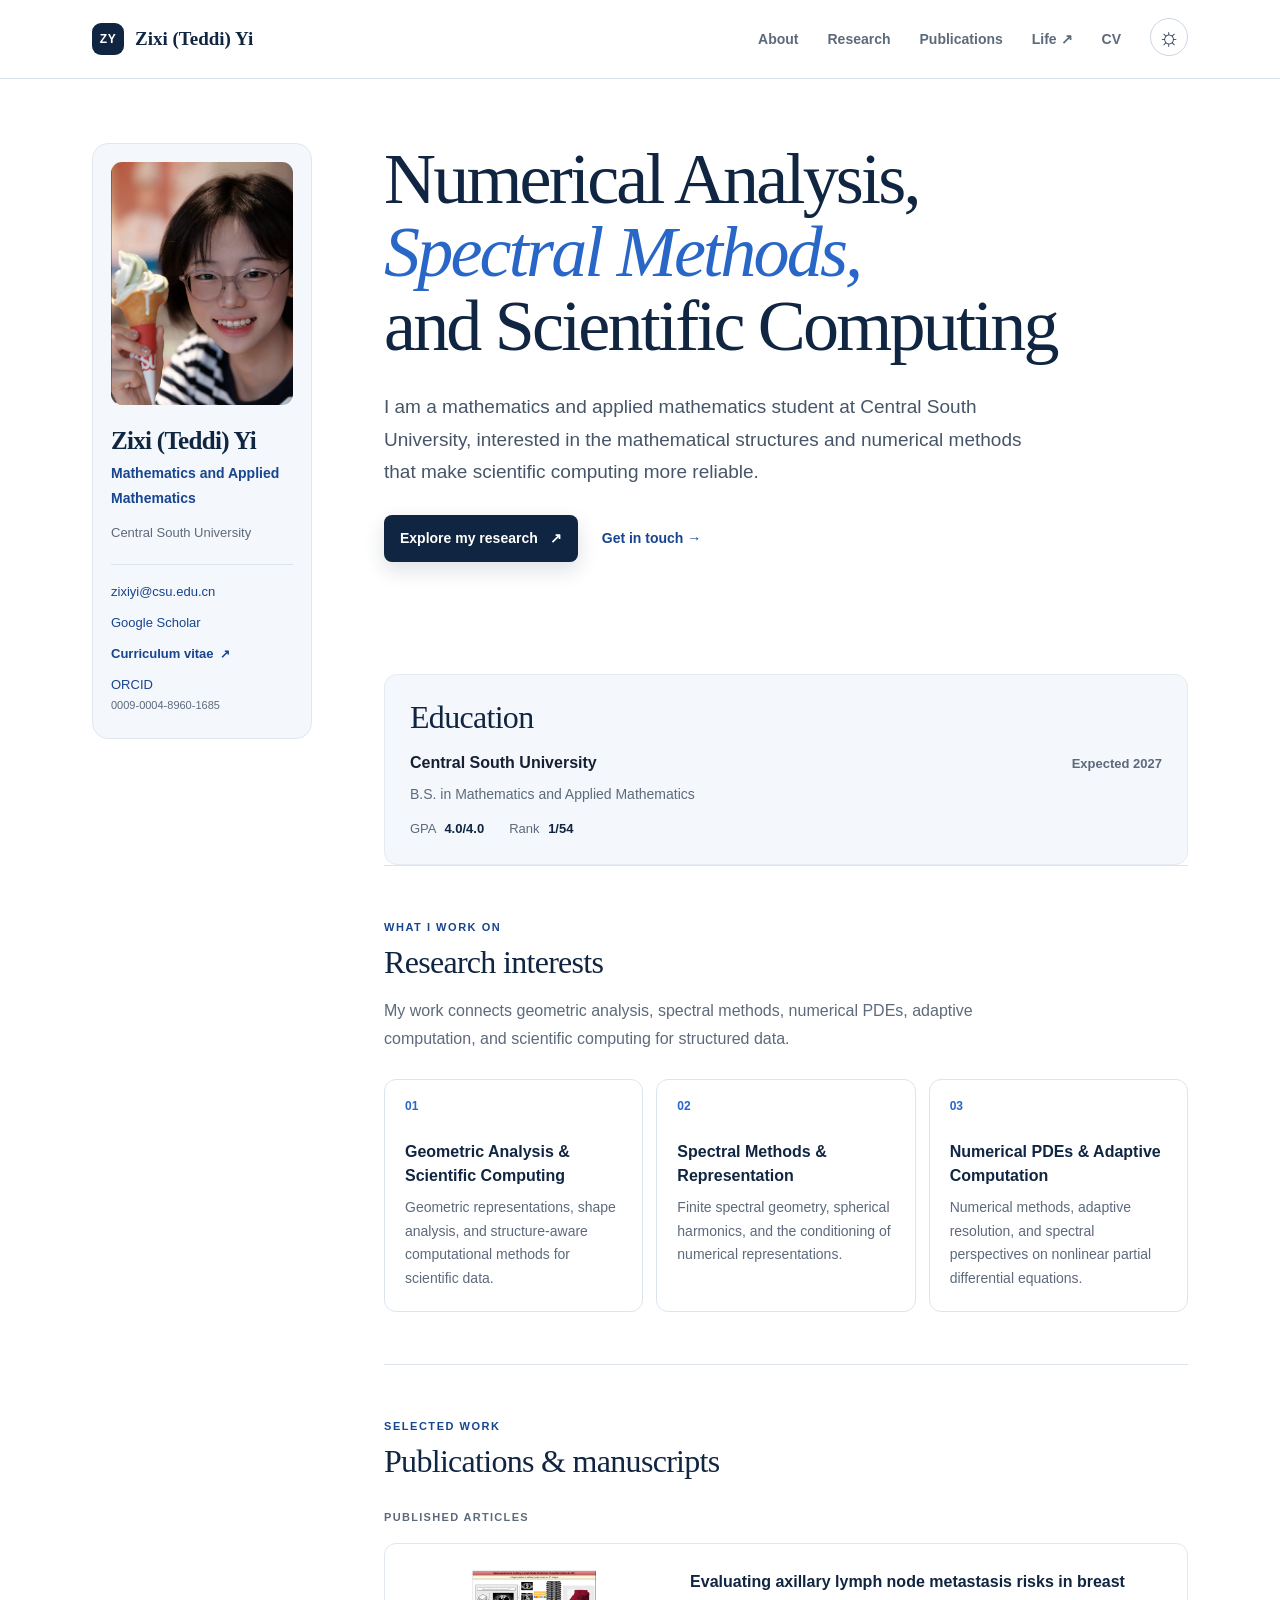
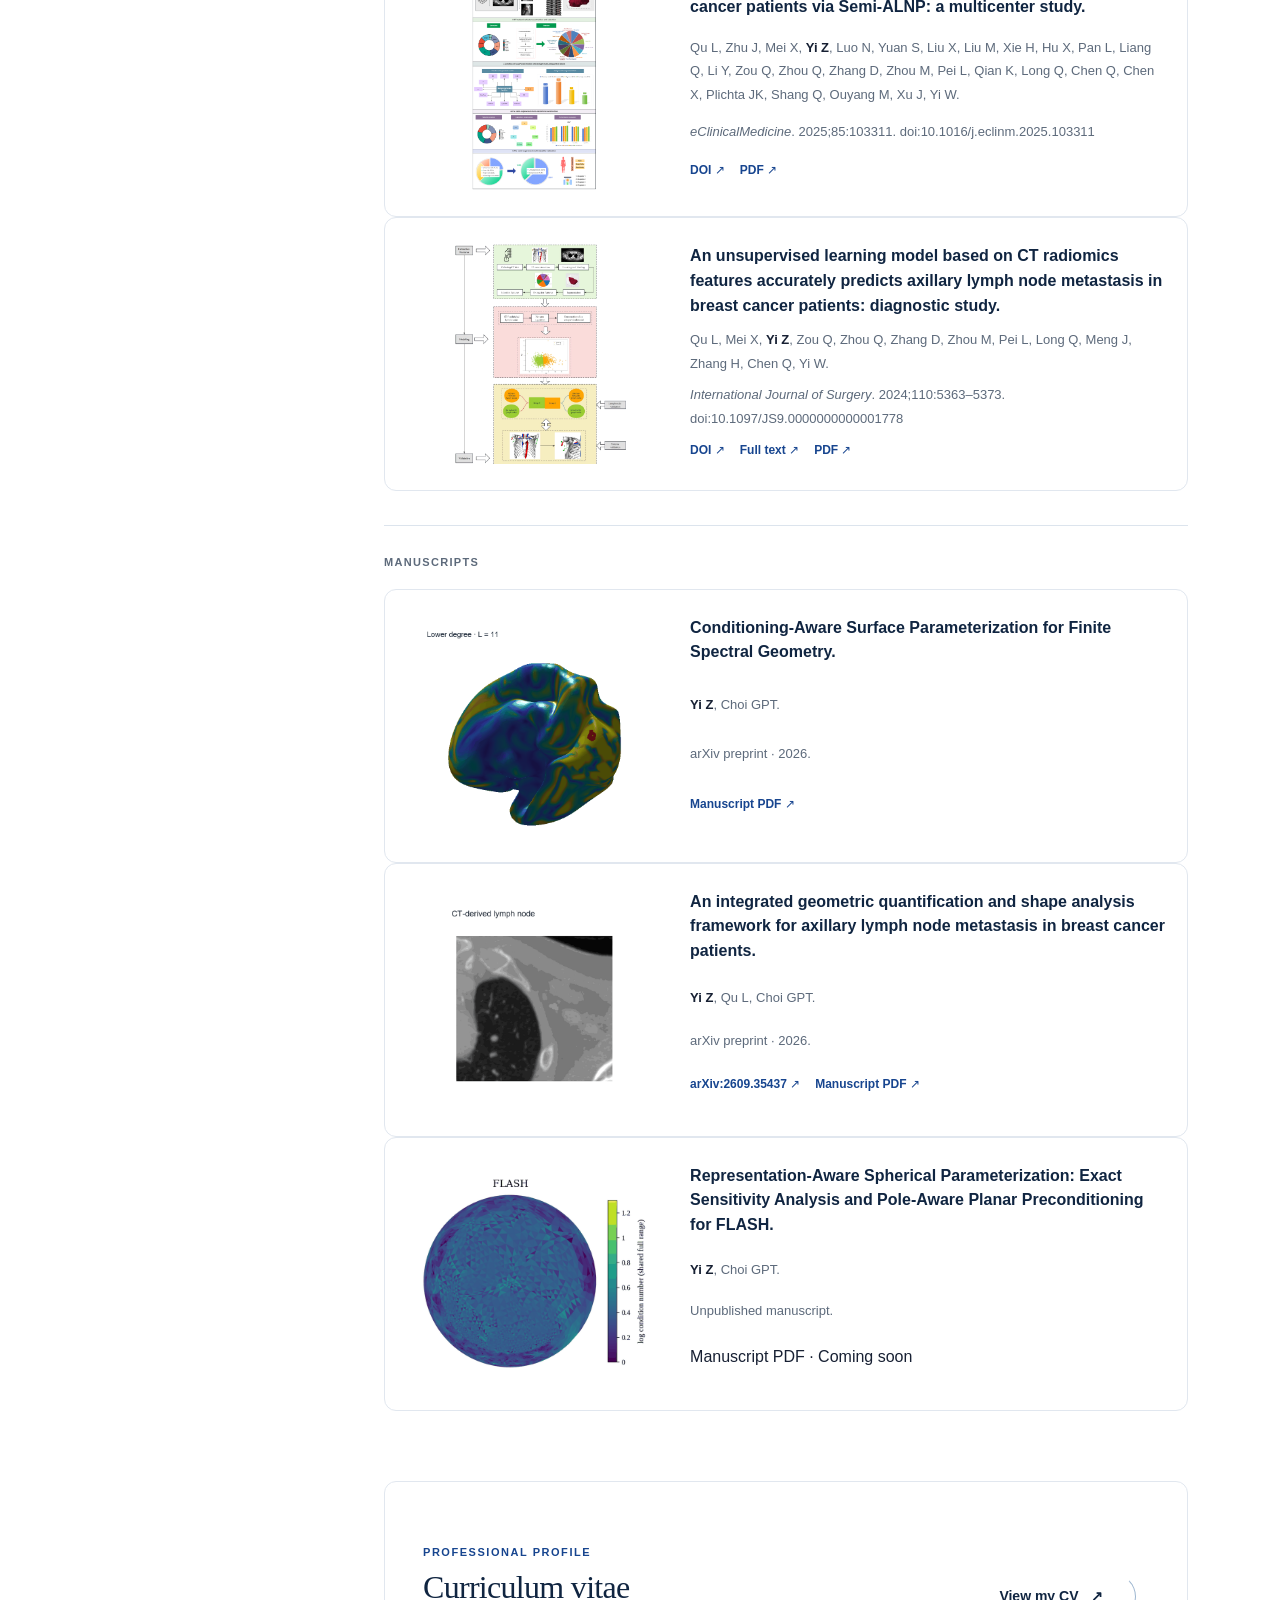
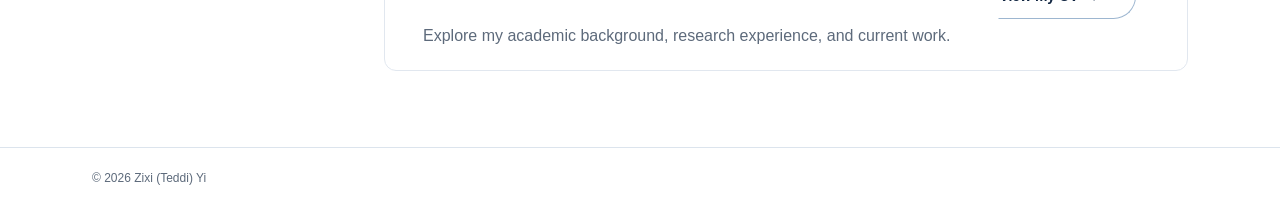
==== commit 142c9c7d: "Add files via upload" ====
--- a/index.html
+++ b/index.html
@@ -69,7 +69,7 @@
 <a class="paper-thumbnail" href="files/yi-conditioning-aware.pdf#page=34" target="_blank" rel="noopener"><img src="assets/publications/spectral-geometry.gif?v=20260930-2" alt="Animated Duck surface reconstruction rotating through second-order spectral geometry" loading="lazy"></a>
 <p class="authors"><strong>Yi Z</strong>, Choi GPT.</p>
 <h4>Conditioning-Aware Surface Parameterization for Finite Spectral Geometry.</h4>
-<p class="status">Unpublished manuscript.</p>
+<p class="status">arXiv preprint · 2026.</p>
 <div class="paper-links"><a href="files/yi-conditioning-aware.pdf">Manuscript PDF</a></div>
 </article></li>
 <li><article>
@@ -88,7 +88,6 @@
 </article></li>
 </ol>
 </section>
-<!-- 提供真实 CV 后，用指向 files/cv.pdf 的链接替换提示。 -->
 <section id="cv" class="cv-section"><div class="cv-copy"><p class="eyebrow">Professional profile</p><h2>Curriculum vitae</h2><p>Explore my academic background, research experience, and current work.</p></div><a class="button button-secondary" href="files/zixi-yi-academic-cv.pdf" target="_blank" rel="noopener">View my CV <span aria-hidden="true">↗</span></a></section>
 </main></div>
 <footer><div class="wrap">© 2026 Zixi (Teddi) Yi</div></footer>
--- a/style.css
+++ b/style.css
@@ -379,3 +379,27 @@
 .life-card.wide .life-photo { min-height:250px; }
 .life-card.wide .life-photo img { aspect-ratio:4/3; }
 @media(max-width:700px){.life-grid{grid-template-columns:1fr}.life-card.wide{display:block}.life-card.wide .life-photo{min-height:0}.life-card.wide .life-photo img{aspect-ratio:4/3}}
+
+/* A quiet, full-frame photography slideshow at the end of Life. */
+.photography-player { max-width:960px; margin-inline:auto; overflow:hidden; border:1px solid var(--line); border-radius:14px; background:var(--wash); }
+.photography-stage { position:relative; aspect-ratio:3/2; background:#101820; }
+.photography-slide { position:absolute; inset:0; margin:0; opacity:0; visibility:hidden; transition:opacity 1.1s ease,visibility 1.1s; }
+.photography-slide.is-active { opacity:1; visibility:visible; z-index:1; }
+.photography-slide img { display:block; width:100%; height:100%; object-fit:contain; }
+.photography-controls { display:flex; align-items:center; justify-content:space-between; gap:16px; padding:14px 20px; }
+.photography-controls[hidden] { display:none; }
+.photography-count { color:var(--muted); font-size:12px; letter-spacing:.14em; font-variant-numeric:tabular-nums; }
+.photography-actions { display:flex; align-items:center; gap:8px; }
+.photography-actions button { display:grid; place-items:center; min-width:44px; min-height:44px; padding:8px 12px; border:1px solid var(--line); border-radius:999px; background:transparent; color:var(--navy); font:500 14px/1 inherit; cursor:pointer; transition:background .2s ease; }
+.photography-actions button[data-photo-play] { min-width:76px; font-family:inherit; font-size:12px; }
+.photography-actions button:hover { background:var(--line); }
+.photography-actions button:focus-visible { outline:3px solid var(--blue); outline-offset:3px; }
+@media(max-width:650px) { .photography-controls { padding:10px 12px; } }
+@media(prefers-reduced-motion:reduce) { .photography-slide,.photography-actions button { transition:none; } }
+
+/* Keep the full frame comfortably within a typical desktop viewport. */
+.photography-player { max-width:880px; }
+.photography-stage { height:min(54vw, 540px); aspect-ratio:auto; }
+@media(max-width:650px) {
+  .photography-stage { height:auto; aspect-ratio:3/2; }
+}
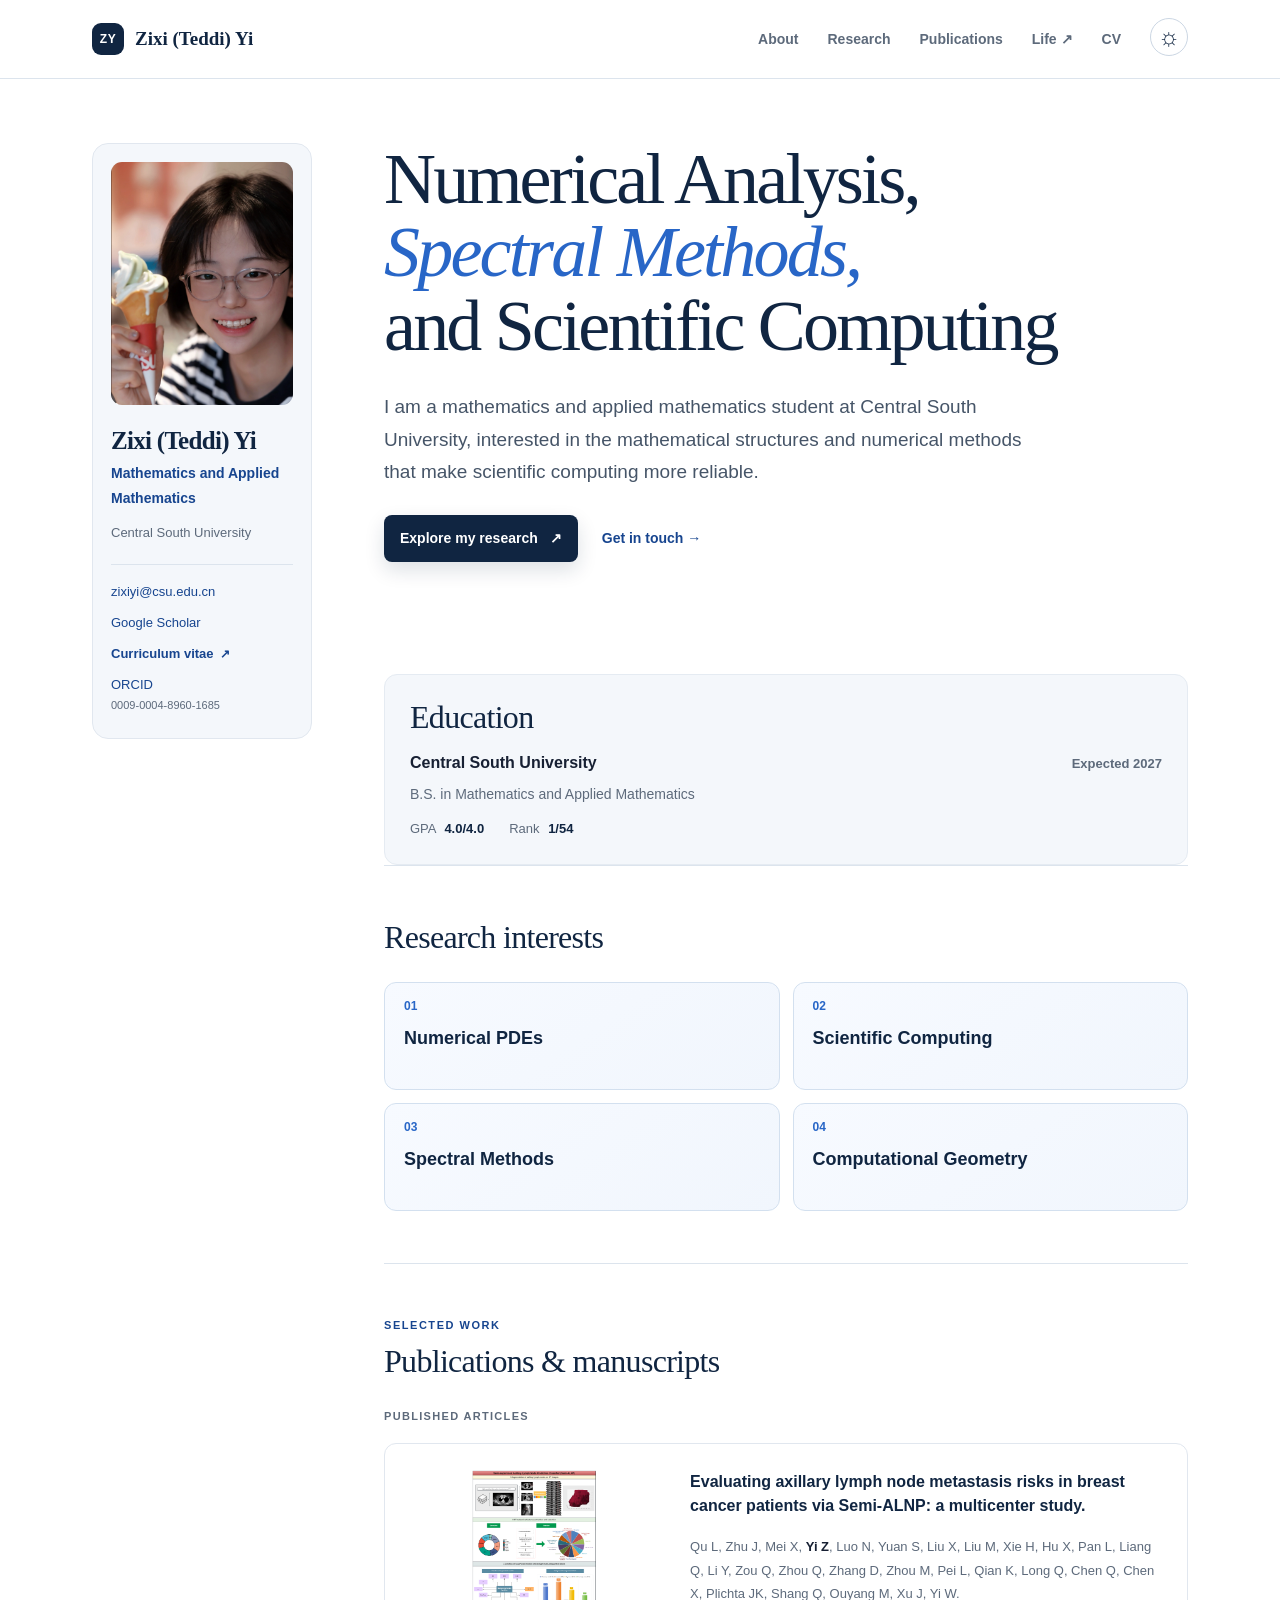
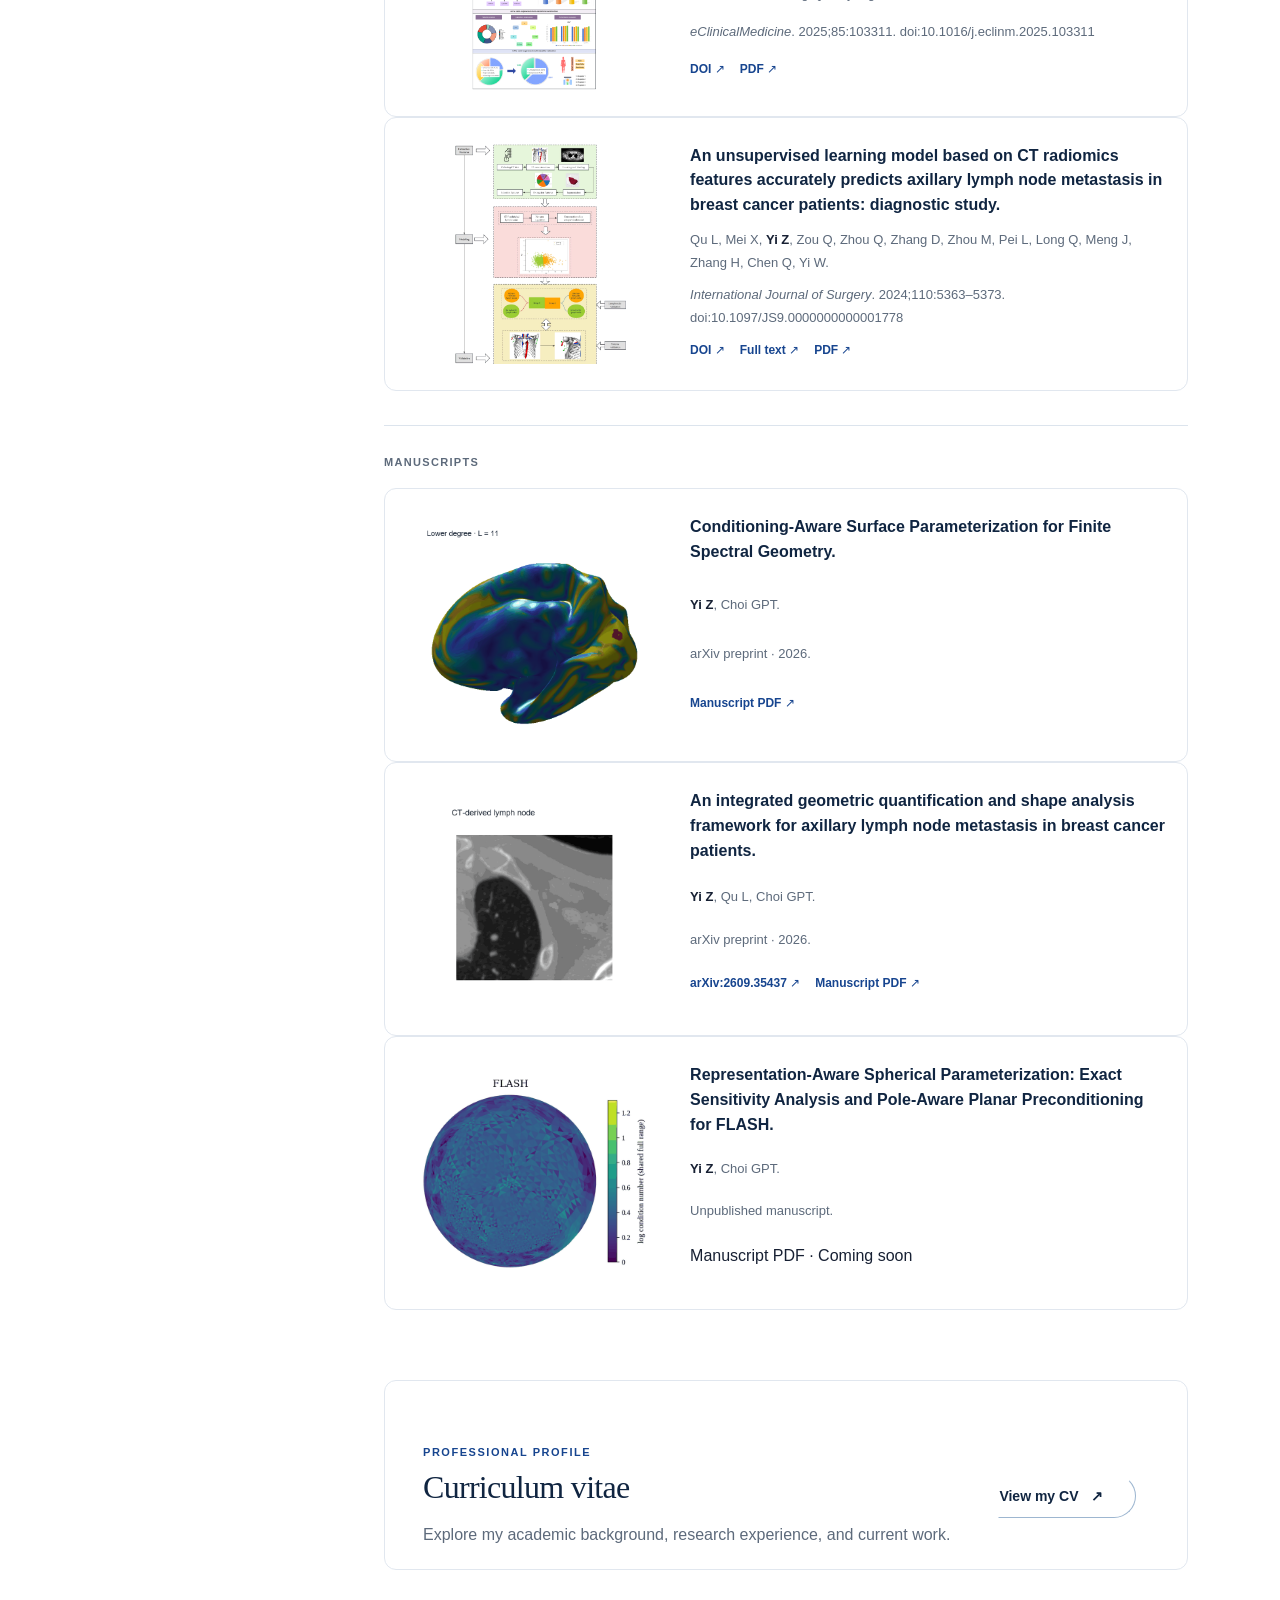
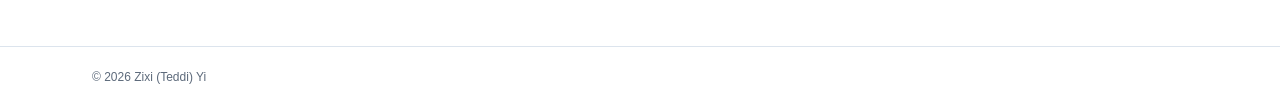
==== commit 793a34ac: "Add files via upload" ====
--- a/index.html
+++ b/index.html
@@ -37,10 +37,11 @@
 <p class="academic-standing"><span>GPA <strong>4.0/4.0</strong></span><span>Rank <strong>1/54</strong></span></p>
 </section>
 <section id="research">
-<div class="section-intro"><p class="eyebrow">What I work on</p><h2>Research interests</h2><p>My work connects geometric analysis, spectral methods, numerical PDEs, adaptive computation, and scientific computing for structured data.</p></div>
-<div class="interest-grid"><div class="interest"><span class="interest-index">01</span><h3>Geometric Analysis &amp; Scientific Computing</h3><p>Geometric representations, shape analysis, and structure-aware computational methods for scientific data.</p></div>
-<div class="interest"><span class="interest-index">02</span><h3>Spectral Methods &amp; Representation</h3><p>Finite spectral geometry, spherical harmonics, and the conditioning of numerical representations.</p></div>
-<div class="interest"><span class="interest-index">03</span><h3>Numerical PDEs &amp; Adaptive Computation</h3><p>Numerical methods, adaptive resolution, and spectral perspectives on nonlinear partial differential equations.</p></div></div>
+<div class="section-intro"><h2>Research interests</h2></div>
+<div class="interest-grid"><div class="interest"><span class="interest-index">01</span><h3>Numerical PDEs</h3></div>
+<div class="interest"><span class="interest-index">02</span><h3>Scientific Computing</h3></div>
+<div class="interest"><span class="interest-index">03</span><h3>Spectral Methods</h3></div>
+<div class="interest"><span class="interest-index">04</span><h3>Computational Geometry</h3></div></div>
 </section>
 <!-- 编号引用：完整作者顺序、出版年份、卷号、页码/文章号及 DOI。 -->
 <section id="publications">
--- a/style.css
+++ b/style.css
@@ -62,11 +62,11 @@
 #education { background:var(--wash); border:1px solid #e5ebf2; border-radius:13px; padding:23px 25px; margin-bottom:0; }
 .academic-standing { display:flex; gap:25px; font-size:13px; margin:0; color:var(--muted); }
 .academic-standing strong { font-weight:700; margin-left:5px; color:var(--navy); }
-.interest-grid { display:grid; grid-template-columns:repeat(3,1fr); gap:13px; }
-.interest { min-height:185px; padding:20px; background:#fff; border:1px solid var(--line); border-radius:12px; transition:transform .2s ease, box-shadow .2s ease; }
+.interest-grid { display:grid; grid-template-columns:repeat(2,minmax(0,1fr)); gap:13px; }
+.interest { min-height:108px; padding:17px 19px; background:linear-gradient(145deg,#f7faff 0%,#f1f6fd 100%); border:1px solid #d3e0ef; border-radius:12px; transition:transform .2s ease, box-shadow .2s ease; }
 .interest:hover { transform:translateY(-3px); box-shadow:0 12px 25px rgba(16,37,65,.08); }
-.interest-index { display:block; color:var(--blue); font:600 12px/1 -apple-system,BlinkMacSystemFont,"Segoe UI",sans-serif; margin-bottom:28px; }
-.interest h3 { color:var(--navy); }
+.interest-index { display:block; color:var(--blue); font:600 12px/1 -apple-system,BlinkMacSystemFont,"Segoe UI",sans-serif; margin-bottom:14px; }
+.interest h3 { color:var(--navy); font-size:18px; line-height:1.4; }
 .interest p { font-size:14px; color:var(--muted); margin:8px 0 0; line-height:1.7; }
 .group-heading { font-size:11px; font-weight:700; text-transform:uppercase; letter-spacing:.12em; color:var(--muted); margin:28px 0 18px; }
 .manuscript-heading { margin-top:34px; padding-top:28px; border-top:1px solid var(--line); }
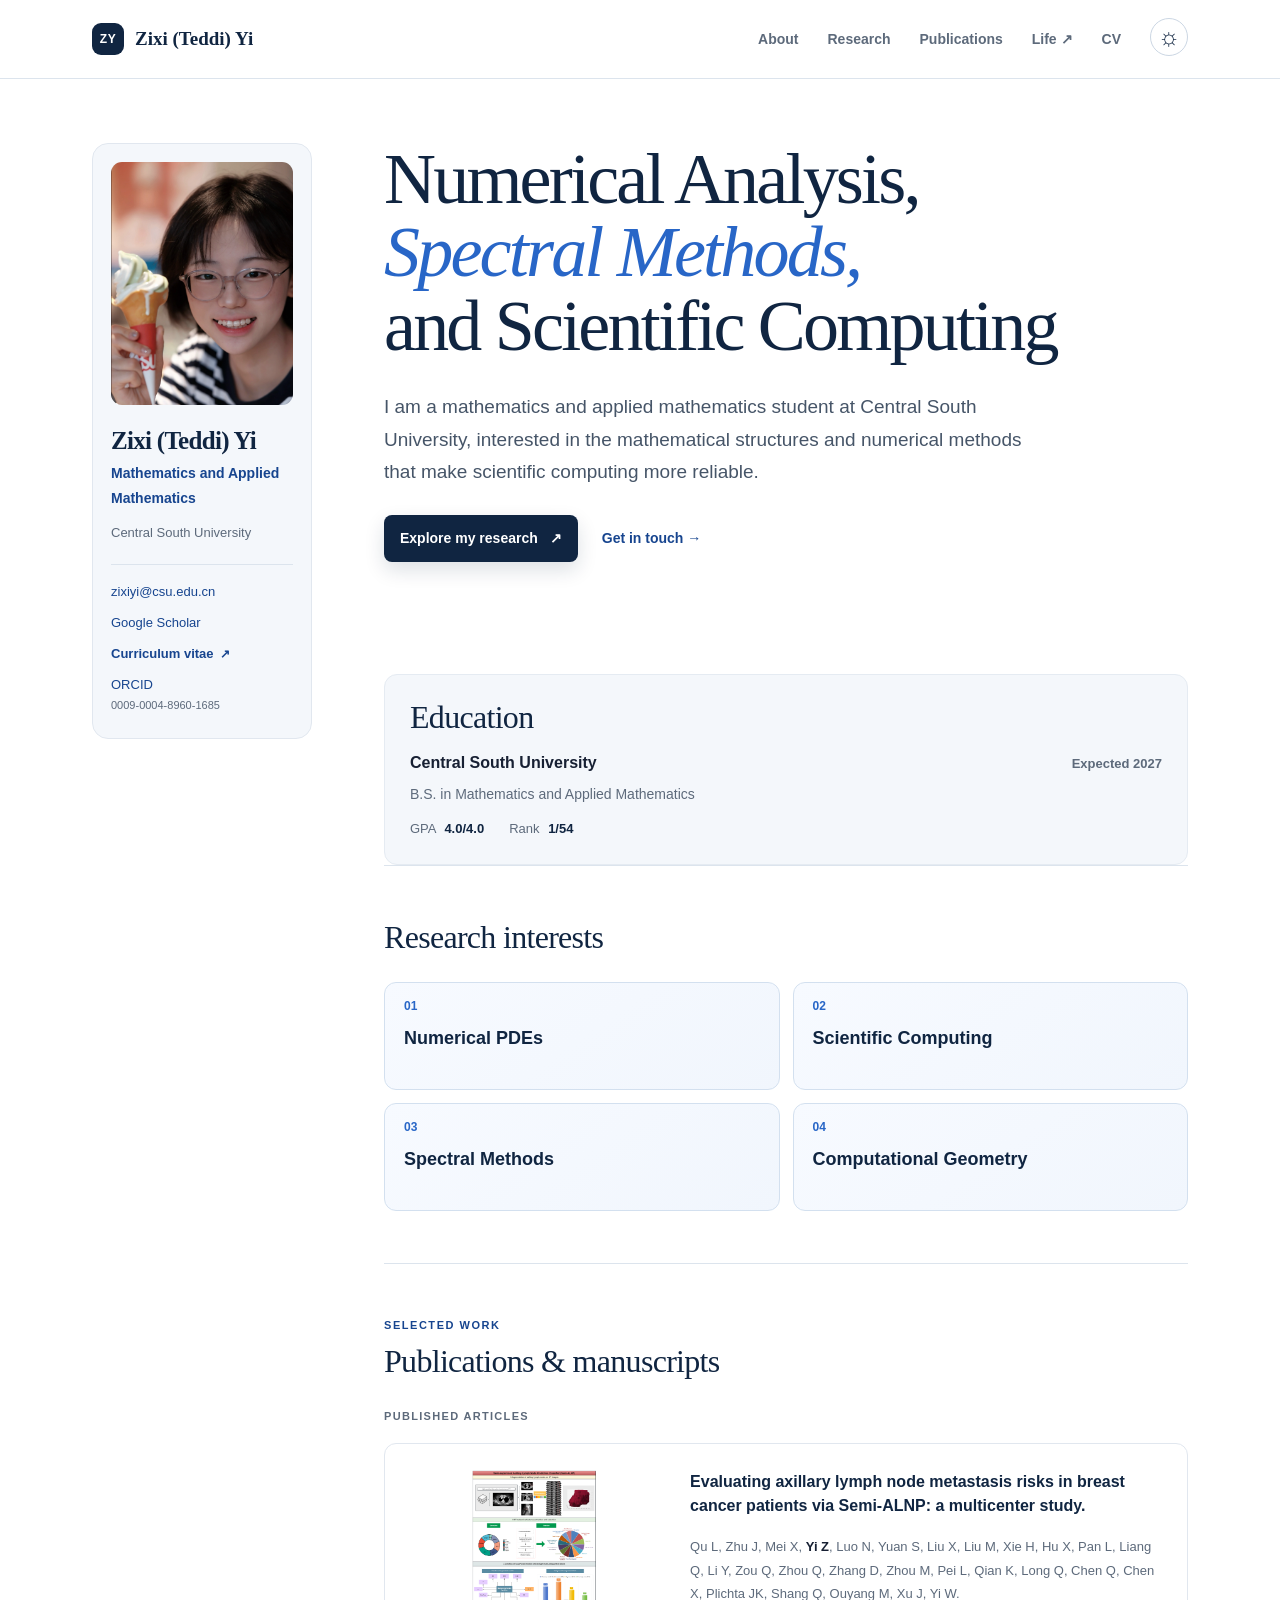
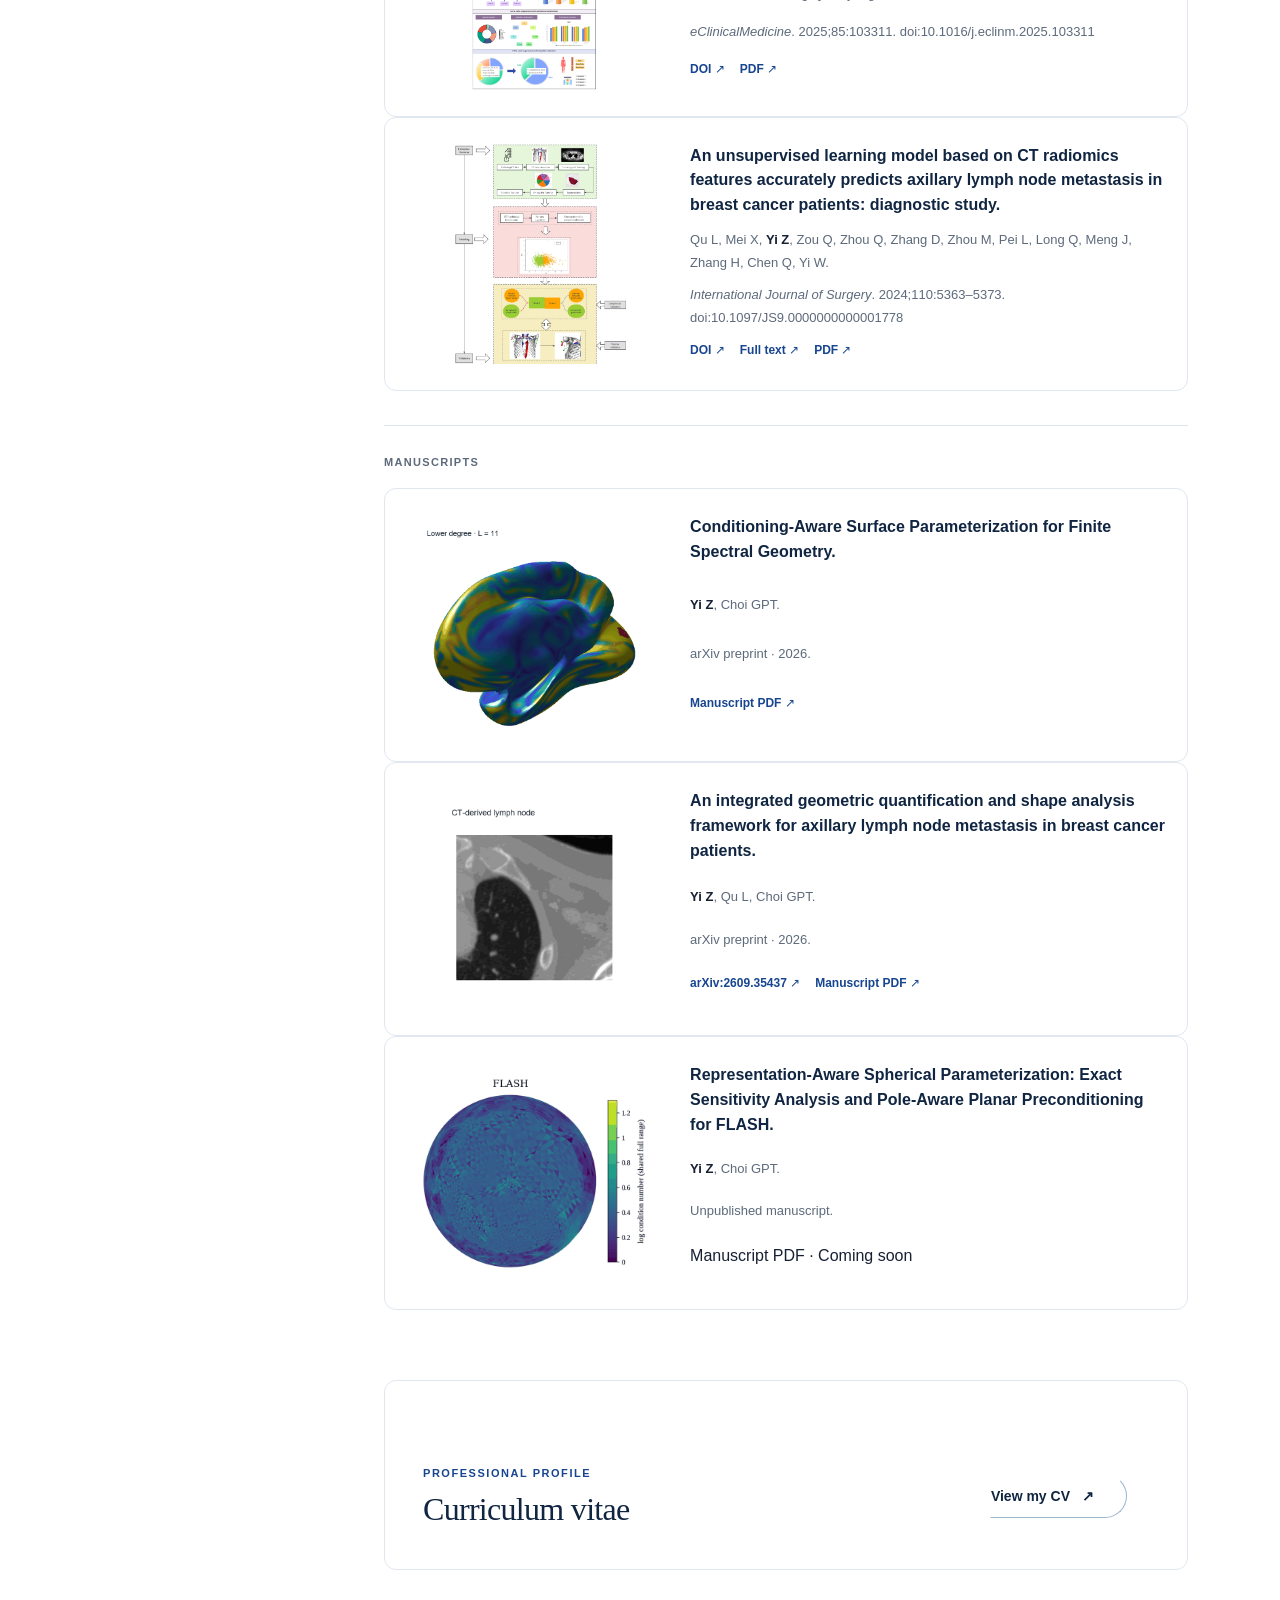
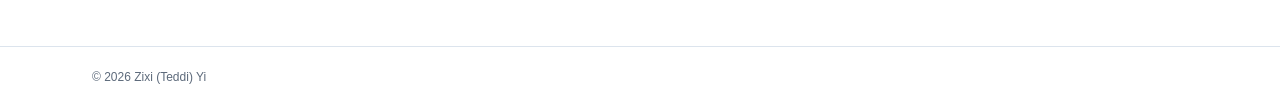
==== commit 718868dc: "Add files via upload" ====
--- a/index.html
+++ b/index.html
@@ -89,7 +89,7 @@
 </article></li>
 </ol>
 </section>
-<section id="cv" class="cv-section"><div class="cv-copy"><p class="eyebrow">Professional profile</p><h2>Curriculum vitae</h2><p>Explore my academic background, research experience, and current work.</p></div><a class="button button-secondary" href="files/zixi-yi-academic-cv.pdf" target="_blank" rel="noopener">View my CV <span aria-hidden="true">↗</span></a></section>
+<section id="cv" class="cv-section"><div class="cv-copy"><p class="eyebrow">Professional profile</p><h2>Curriculum vitae</h2></div><a class="button button-secondary" href="files/zixi-yi-academic-cv.pdf" target="_blank" rel="noopener">View my CV <span aria-hidden="true">↗</span></a></section>
 </main></div>
 <footer><div class="wrap">© 2026 Zixi (Teddi) Yi</div></footer>
 <script>
--- a/style.css
+++ b/style.css
@@ -88,7 +88,6 @@
 .cv-copy { position:relative; z-index:1; display:flex; flex-direction:column; align-items:center; justify-content:center; width:100%; text-align:center; transform:translateY(-2px); }
 .cv-copy .eyebrow { margin-bottom:8px; }
 .cv-section h2 { color:var(--navy); margin:0 0 5px; font-size:34px; }
-.cv-copy > p:last-child { color:var(--muted); font-size:13px; letter-spacing:-.15px; margin:0; white-space:nowrap; }
 .cv-section .button-secondary { position:absolute; z-index:1; right:38px; top:50%; transform:translateY(-50%); flex:none; border:0; border-radius:10px; padding:14px 20px; color:#fff; background:var(--navy); box-shadow:0 8px 18px rgba(16,37,65,.18); }
 .cv-section .button-secondary:hover { transform:translateY(calc(-50% - 2px)); }
 .cv-section .button-secondary:hover { color:#fff; background:var(--blue-dark); border-color:transparent; }
@@ -121,7 +120,6 @@
  .cv-section .button-secondary { position:static; transform:none; }
  .cv-section .button-secondary:hover { transform:translateY(-2px); }
  .cv-section h2 { font-size:30px; }
- .cv-copy > p:last-child { font-size:12px; }
 }
 @media(prefers-reduced-motion:reduce) { html { scroll-behavior:auto; } .button,.interest { transition:none; } }
 @media print { header,.profile,footer,.skip { display:none; } .layout { display:block; padding:0; } .wrap { max-width:none; padding:0; } section,article { break-inside:avoid; } }
@@ -205,8 +203,7 @@
   transform:none;
 }
 .cv-copy .eyebrow { margin:0 0 6px; }
-.cv-section h2 { font-size:32px; line-height:1.2; letter-spacing:-.7px; margin:0 0 15px; }
-.cv-copy > p:last-child { max-width:620px; color:var(--muted); font-size:16px; line-height:1.75; letter-spacing:0; white-space:nowrap; }
+.cv-section h2 { font-size:32px; line-height:1.2; letter-spacing:-.7px; margin:0; }
 .cv-section .button-secondary {
   position:relative;
   top:auto;
@@ -227,13 +224,11 @@
 .cv-section .button-secondary:hover { transform:translateX(3px); background:transparent; color:var(--blue-dark); border-right-color:var(--blue); border-bottom-color:var(--blue); }
 @media(max-width:900px) {
   .cv-section { padding-right:34px; }
-  .cv-copy > p:last-child { font-size:15px; }
 }
 @media(max-width:650px) {
   .cv-section { min-height:0; align-items:flex-start; flex-direction:column; gap:22px; padding:42px 0 34px; }
   .cv-copy { width:100%; }
   .cv-section h2 { font-size:29px; }
-  .cv-copy > p:last-child { font-size:14px; white-space:normal; }
   .cv-section .button-secondary { position:relative; }
 }
 
